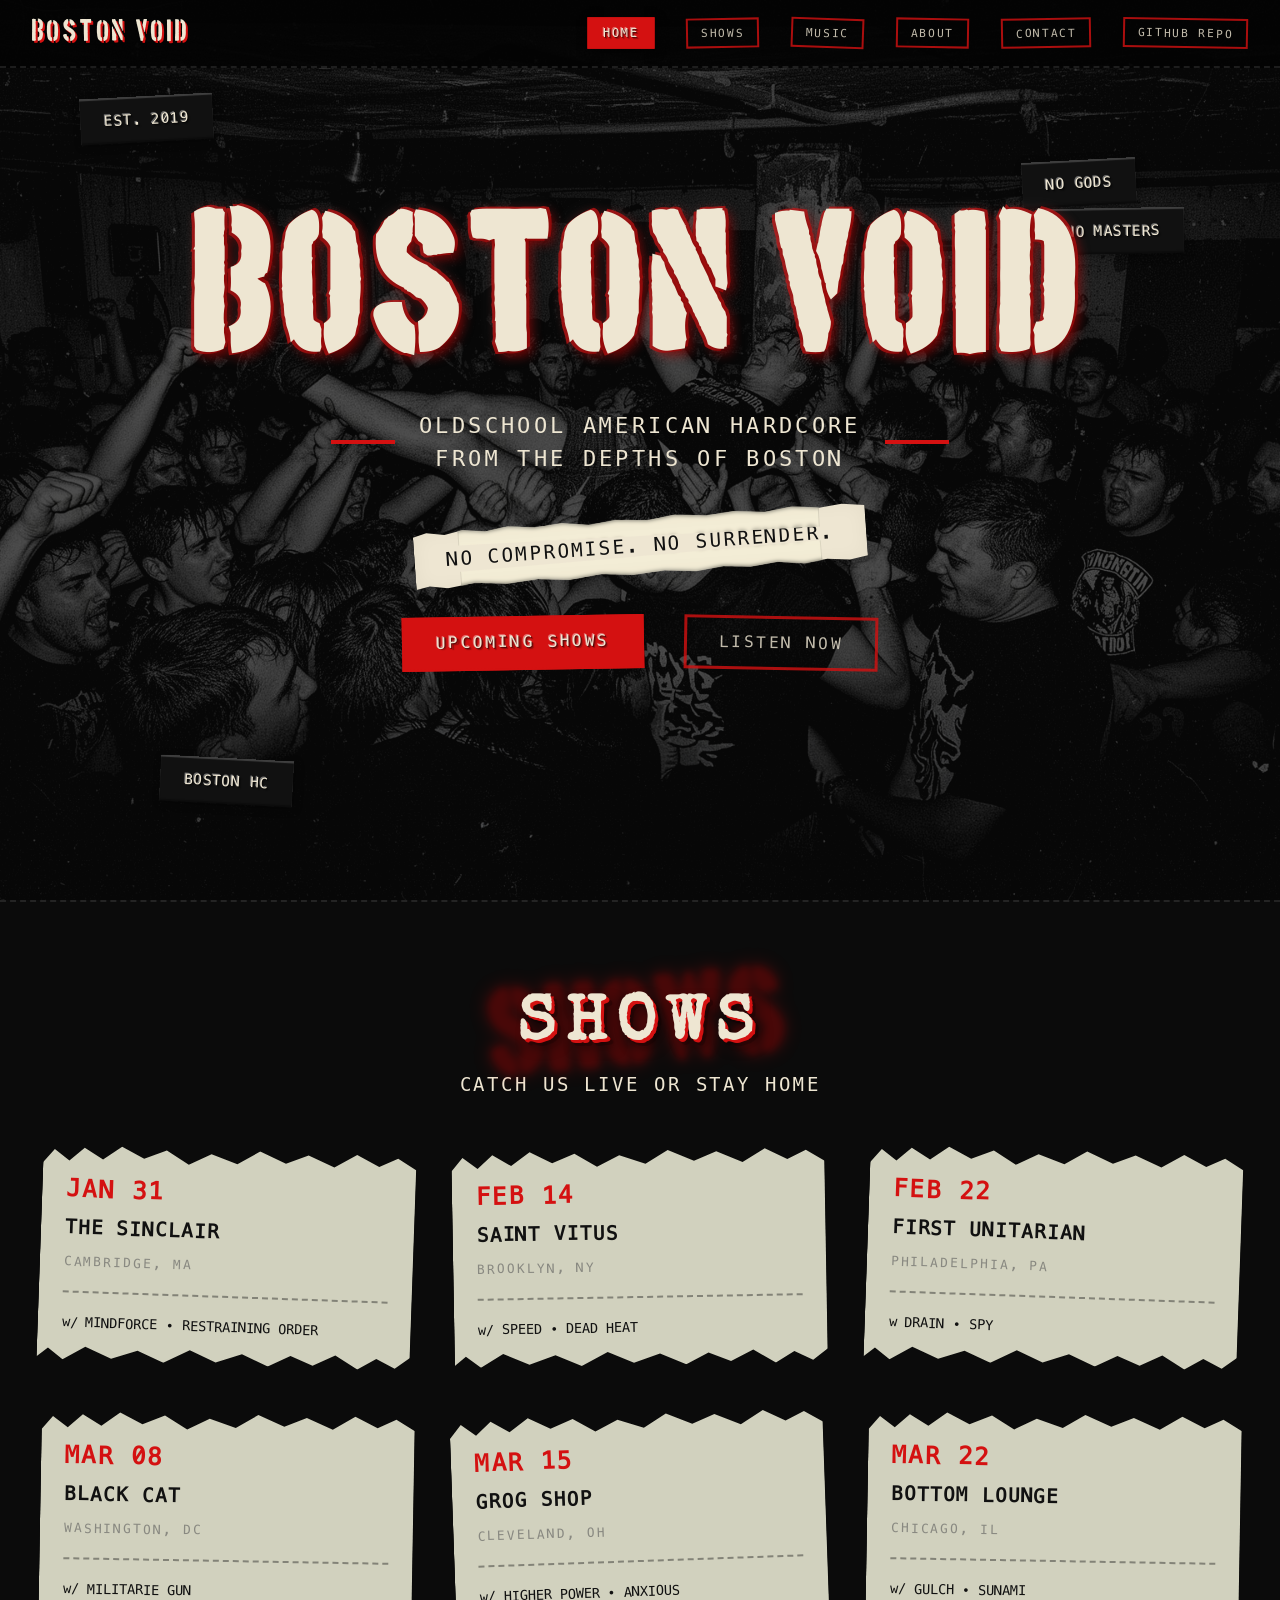
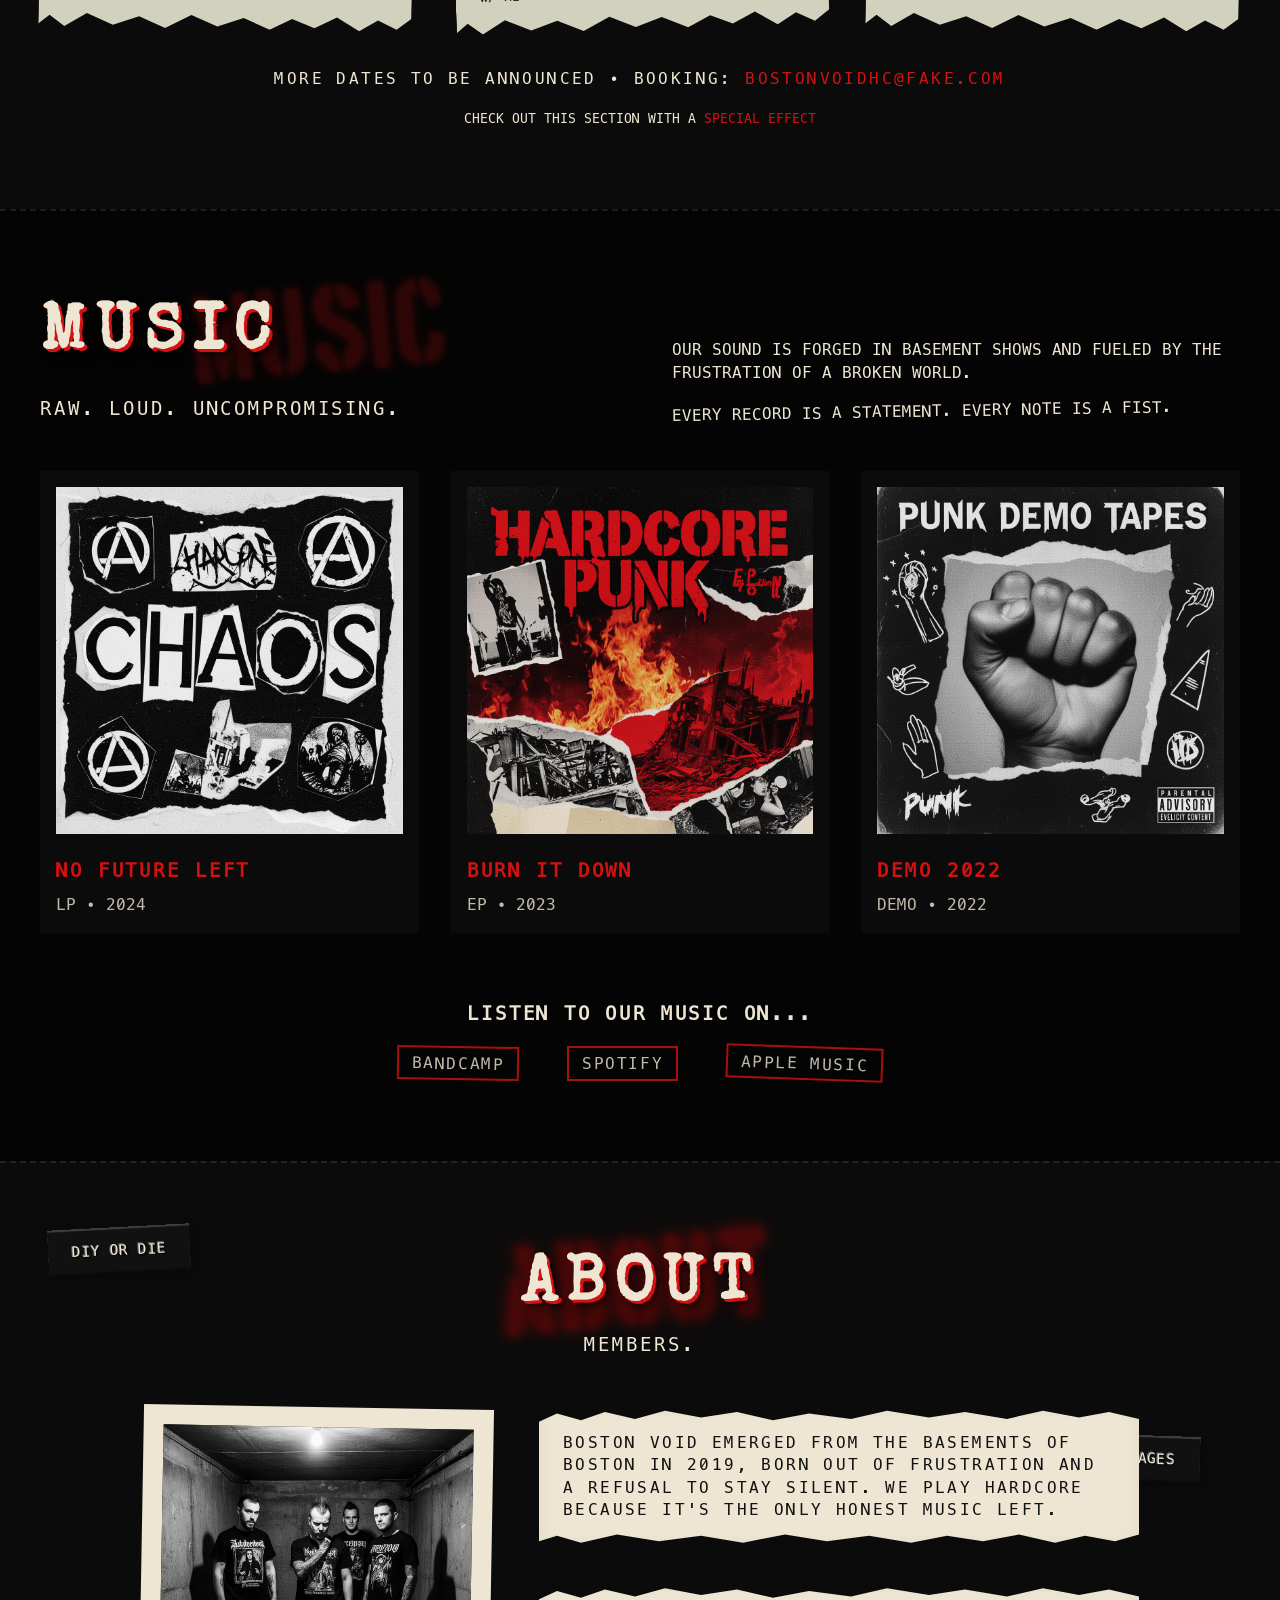
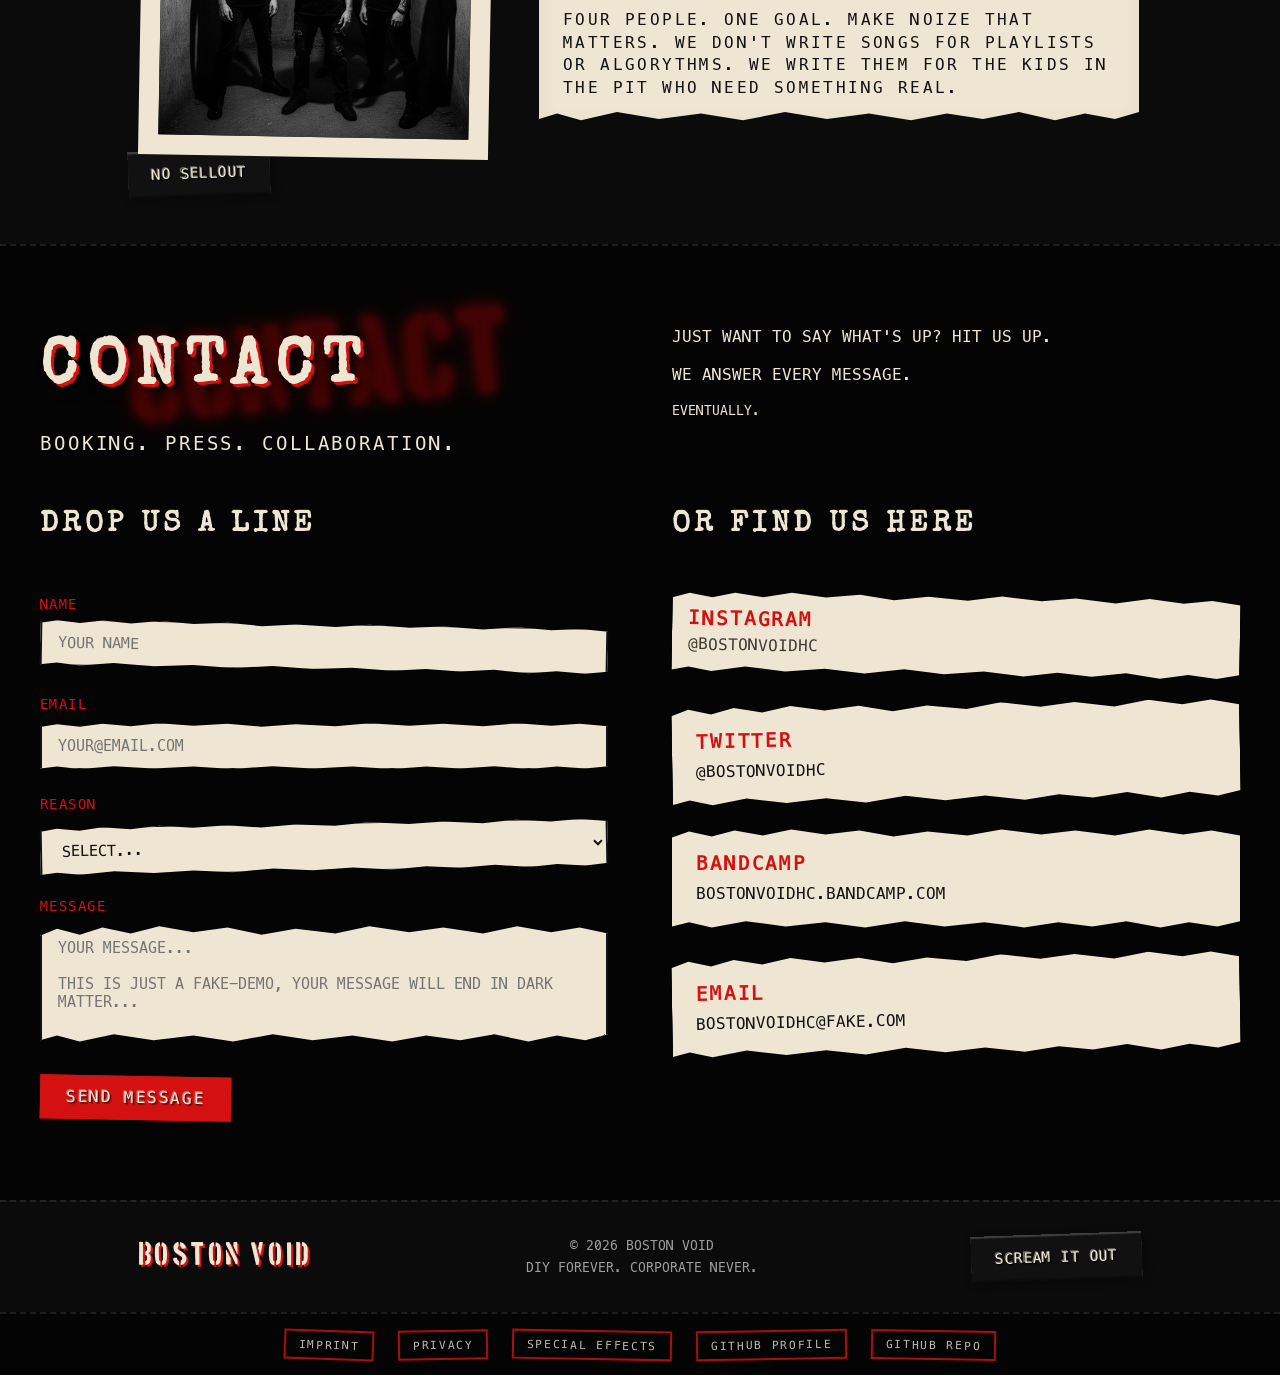
==== index.html @ 2626a6bb "Initial commit" ====
<!doctype html>
<html lang="en">

    <head>
        <meta charset="UTF-8">
        <title>Boston Void | No Compromise - No Surrender</title>
        <meta name="viewport" content="width=device-width, initial-scale=1.0">

        <link rel="preload" href="/assets/fonts/fira-mono-regular.woff2" as="font" type="font/woff2" crossorigin>
        <link rel="preload" href="/assets/fonts/special-elite-regular.woff2" as="font" type="font/woff2" crossorigin>
        <link rel="preload" href="/assets/fonts/boston-traffic.woff2" as="font" type="font/woff2" crossorigin>

        <link rel="stylesheet" href="assets/css/style.css">
        <link rel="stylesheet" href="assets/css/variables.css">
        <link rel="stylesheet" href="assets/css/fonts.css">
        <link rel="stylesheet" href="assets/css/sections.css">
        <link rel="stylesheet" href="assets/css/components.css">
        <link rel="stylesheet" href="assets/css/utilities.css">

    </head>

    <body>

        <!-- Navigation -->
        <header>
            <nav class="nav upper">
                <div class="nav-inner">
                    <a href="#" class="logo">Boston Void</a>

                    <button class="nav-toggle" aria-label="Toggle menu" aria-expanded="false"></button>

                    <ul class="nav-links">
                        <a class="stamp-mini rotate-1 nav-link active" href="#home">Home</a>
                        <li><a class="stamp-mini rotate-n1 nav-link" href="#shows">Shows</a></li>
                        <li><a class="stamp-mini rotate-2 nav-link" href="#music">Music</a></li>
                        <li><a class="stamp-mini nav-link rotate-1" href="#about">About</a></li>
                        <li><a class="stamp-mini rotate-n1 nav-link" href="#contact">Contact</a></li>
                        <li><a href="https://github.com/boston-void" target="_blank" class="stamp-mini rotate-1">GitHub
                                Repo</a></li>
                    </ul>
                </div>
            </nav>
        </header>

        <main>
            <!-- HERO SECTION -->
            <section id="home" class="hero">

                <div class="hero-bg"></div>

                <div class="hero-tag tag-embossed est rotate-n3">
                    <span>Est. 2019</span>
                </div>
                <div class="hero-stamp tag tag-embossed rotate-n3">
                    <span>No gods</span>
                </div>
                <div class="hero-stamp-2 tag tag-embossed rotate-n1">
                    <span>no masters</span>
                </div>
                <div class="hero-tag tag-embossed boston rotate-3">
                    <span>Boston HC</span>
                </div>

                <div class="hero-center">

                    <h1 class="hero-bandname">
                        <span class="glitch" data-text="BOSTON VOID">
                            <span class="glitch-text">BOSTON VOID</span>
                        </span>
                    </h1>

                    <h2 class="hero-subline upper flex align-center justify-center gap-md">
                        <span class="divider" aria-hidden="true"></span>
                        <span>Oldschool american hardcore <br> from the depths of Boston</span>
                        <span class="divider" aria-hidden="true"></span>
                    </h2>

                    <div class="hero-claim torn upper">
                        <p>
                            No Compromise.
                            No Surrender.
                        </p>
                    </div>

                    <div class="hero-buttons flex justify-center gap-lg wrap upper">
                        <a href="#shows" class="btn btn-primary rotate-n1">
                            Upcoming Shows
                        </a>
                        <a href="#music" class="btn btn-secondary rotate-1">
                            Listen Now
                        </a>
                    </div>

                </div>
            </section>

            <!-- SHOWS SECTION -->
            <section id="shows" class="section dashed-border">
                <div class="container">

                    <div class="graffiti-heading">
                        <h2 class="section-title">Shows</h2>
                        <div class="spray-effect spray-medium" aria-hidden="true">SHOWS</div>
                    </div>

                    <p class="subtitle">Catch us live or stay home</p>

                    <div class="grid gap-lg">
                        <div class="show torn bg-paper rotate-2">
                            <strong class="show-date">Jan 31</strong>
                            <div class="show-venue">The Sinclair</div>
                            <small class="show-location muted">Cambridge, MA</small>
                            <hr class="show-divider">
                            <em class="show-support"><span class="lower">w</span>/ Mindforce • Restraining Order</em>
                        </div>

                        <div class="show torn bg-paper rotate-n1">
                            <strong class="show-date">Feb 14</strong>
                            <div class="show-venue">Saint Vitus</div>
                            <small class="show-location muted">Brooklyn, NY</small>
                            <hr class="show-divider">
                            <em class="show-support"><span class="lower">w</span>/ Speed • Dead Heat</em>
                        </div>

                        <div class="show torn bg-paper rotate-2">
                            <strong class="show-date">Feb 22</strong>
                            <div class="show-venue">First Unitarian</div>
                            <small class="show-location muted">Philadelphia, PA</small>
                            <hr class="show-divider">
                            <em class="show-support"><span class="lower">w</span> Drain • Spy</em>
                        </div>

                        <div class="show torn bg-paper rotate-1">
                            <strong class="show-date">Mar 08</strong>
                            <div class="show-venue">Black CAt</div>
                            <small class="show-location muted">Washington, DC</small>
                            <hr class="show-divider">
                            <em class="show-support"><span class="lower">w</span>/ Militarie Gun</em>
                        </div>

                        <div class="show torn bg-paper rotate-n2">
                            <strong class="show-date">Mar 15</strong>
                            <div class="show-venue">Grog Shop</div>
                            <small class="show-location muted">Cleveland, OH</small>
                            <hr class="show-divider">
                            <em class="show-support"><span class="lower">w</span>/ Higher Power • Anxious</em>
                        </div>

                        <div class="show torn bg-paper rotate-1">
                            <strong class="show-date">Mar 22</strong>
                            <div class="show-venue">Bottom Lounge</div>
                            <small class="show-location muted">Chicago, IL</small>
                            <hr class="show-divider">
                            <em class="show-support"><span class="lower">w</span>/ Gulch • Sunami</em>
                        </div>
                    </div>

                    <p class="sections-footer center">
                        More dates to be announced • Booking:
                        <a href="mailto:bostonvoidhc@fake.com">bostonvoidhc@fake.com</a>
                    </p>

                    <small class="center mt-1">Check out this section with a <a href="special-effects.html">special
                            effect</a></small>
                </div>
            </section>

            <!-- MUSIC SECTION -->
            <section id="music" class="section bg-secondary music dashed-border">
                <div class="container">

                    <div class="grid-split align-center">
                        <div class="split-left">
                            <div class="graffiti-heading">
                                <h2 class="section-title left">Music</h2>
                                <div class="spray-effect spray-light" aria-hidden="true">MUSIC</div>
                            </div>
                            <p class="subtitle left">Raw. Loud. Uncompromising.</p>
                        </div>

                        <div class="split-right">
                            <p>Our sound is forged in basement shows and fueled by the
                                frustration of
                                a
                                broken world.
                            </p>
                            <p class="rotate-n1">Every record is a statement. Every note is a fist.</p>
                        </div>
                    </div>

                    <div class="card-container grid pb-2">

                        <div class="card flex col bg">
                            <img class="img-fluid" src="assets/images/album-1.jpg" alt="">
                            <strong class="card-title">No Future left</strong>
                            <p>LP • 2024</p>
                        </div>
                        <div class="card flex col bg">
                            <img class="img-fluid" src="assets/images/album-2.jpg" alt="">
                            <strong class="card-title">Burn it down</strong>
                            <p>EP • 2023</p>
                        </div>
                        <div class="card flex col bg">
                            <img class="img-fluid" src="assets/images/album-3.jpg" alt="">
                            <strong class="card-title">Demo 2022</strong>
                            <p>Demo • 2022</p>
                        </div>

                    </div>


                    <h3 class="sections-footer center">Listen to our Music on...</h3>

                    <ul class="flex row justify-center gap-xl mt-1">
                        <li><a class="stamp-button rotate-1" href="#">Bandcamp</a></li>
                        <li><a class="stamp-button" href="#">Spotify</a></li>
                        <li><a class="stamp-button rotate-2" href="#">Apple Music</a></li>
                    </ul>

                </div>
            </section>

            <!-- ABOUT SECTION -->
            <section id="about" class="section align-center about dashed-border">

                <div class="about-tags">
                    <div class="tag tag-embossed rotate-n3">
                        <span>DIY or die</span>
                    </div>
                    <div class="tag tag-embossed rotate-2">
                        <span>All Ages</span>
                    </div>
                    <div class="tag tag-embossed rotate-n2">
                        <span>No sellout</span>
                    </div>
                </div>

                <div class="container ">
                    <div class="graffiti-heading">
                        <h2 class="section-title">About</h2>
                        <div class="spray-effect spray-heavy" aria-hidden="true">ABOUT</div>
                    </div>
                    <p class="subtitle">Members.</p>

                    <div class="flex align-center justify-center gap-xl">

                        <div class="about-image align-center">
                            <img class="rotate-1" src="assets/images/band-photo.jpg"
                                alt="Image of Band Members Boston Void">
                        </div>
                        <div class="about-text">
                            <p class="statement left torn">
                                Boston Void emerged from the basements of Boston in 2019, born out of frustration and a
                                refusal to stay silent. We play Hardcore because it's the only honest music left.
                            </p>
                            <p class="statement left torn">
                                Four people. One goal. Make noize that matters. We don't write songs for playlists or
                                algorythms. We write them for the kids in the pit who need something real.
                            </p>
                        </div>

                    </div>

                </div>
            </section>

            <!-- CONTACT SECTION -->
            <section id="contact" class="section contact bg-secondary dashed-border">

                <div class="container">

                    <div class="grid-split">
                        <!-- LEFT: Heading + Subtitle -->
                        <div class="split-left">
                            <div class="graffiti-heading">
                                <h2 class="section-title left">Contact</h2>
                                <div class="spray-effect spray-medium" aria-hidden="true">CONTACT</div>
                            </div>
                            <p class="subtitle left">Booking. Press. Collaboration.</p>
                        </div>

                        <!-- RIGHT: Text -->
                        <div class="split-right">
                            <p>Just want to say what's up? Hit us up.</p>
                            <p>We answer every message.</p>
                            <small>Eventually.</small>
                        </div>


                    </div>

                    <div class="container">

                        <div class="grid-split">

                            <!-- FORMULAR -->
                            <div class="split-left">

                                <h3 class="contact-subtitle upper">Drop us a line</h3>
                                <form class="form">
                                    <div class="form-group">
                                        <label for="name" class="form-label">Name</label>
                                        <input type="text" id="name" name="name" class="form-input torn rotate-1"
                                            placeholder="Your name" required>
                                    </div>

                                    <div class="form-group">
                                        <label for="email" class="form-label">Email</label>
                                        <input type="email" id="email" name="email" class="form-input torn"
                                            placeholder="your@email.com" required>
                                    </div>

                                    <div class="form-group">
                                        <label for="reason" class="form-label">Reason</label>
                                        <select id="reason" name="reason" class="form-input torn rotate-n1">
                                            <option value="">Select...</option>
                                            <option value="booking">Booking</option>
                                            <option value="press">Press</option>
                                            <option value="collab">Collaboration</option>
                                            <option value="other">Just saying hi</option>
                                        </select>
                                    </div>

                                    <div class="form-group">
                                        <label for="message" class="form-label">Message</label>
                                        <textarea id="message" name="message" class="form-input form-textarea torn"
                                            rows="5" placeholder="Your message...  

This is just a fake-demo, your message will end in dark matter..." required></textarea>
                                    </div>

                                    <button type="submit" class="stamp-button btn-primary rotate-1">
                                        Send Message
                                    </button>
                                </form>
                            </div>

                            <!-- SOCIAL LINKS -->
                            <div class="split-right">
                                <h3 class="contact-subtitle">Or find us here</h3>

                                <div class="social-cards">
                                    <a href="#" class="card torn rotate-1">
                                        <strong class="card-title">Instagram</strong>
                                        <p class="ink">@bostonvoidhc</p>
                                    </a>

                                    <a href="#" class="social-card torn rotate-n1">
                                        <strong class="card-title">Twitter</strong>
                                        <p class="ink">@bostonvoidhc</p>
                                    </a>

                                    <a href="#" class="social-card torn">
                                        <strong class="card-title">Bandcamp</strong>
                                        <p class="ink">bostonvoidhc.bandcamp.com</p>
                                    </a>

                                    <a href="mailto:bostonvoidhc@fake.com" class="social-card torn rotate-n1">
                                        <strong class="card-title">Email</strong>
                                        <p class="ink">bostonvoidhc@fake.com</p>
                                    </a>
                                </div>
                            </div>

                        </div>

                    </div>
            </section>

        </main>

        <footer class="footer flex justify-around align-center">
            <div class="logo">Boston Void</div>
            <small>
                © 2026 Boston Void<br>
                DIY Forever. Corporate never.
            </small>
            <div class="tag tag-embossed est rotate-n2">
                <span>Scream it out</span>
            </div>
        </footer>

        <div class="footer-legal bg-secondary">
            <ul class="flex justify-center align-center gap-md">
                <li><a href="#" class="stamp-mini rotate-2">Imprint</a></li>
                <li><a href="#" class="stamp-mini rotate-n1">Privacy</a></li>
                <li><a href="special-effects.html" class="stamp-mini rotate-1">Special Effects</a></li>
                <li><a href="https://github.com/dontdevpanic" target="_blank" class="stamp-mini rotate-n1">GitHub
                        Profile</a></li>
                <li><a href="https://github.com/boston-void" target="_blank" class="stamp-mini rotate-1">GitHub
                        Repo</a></li>
            </ul>
        </div>

        <button id="scrollTopBtn" title="Nach oben">⬆︎</button>
        <script src="/assets/js/main.js" defer></script>
    </body>

</html>
---- assets/css/style.css ----
/* ======================================
   BOSTON VOID - HARDCORE PUNK STYLE.CSS
   ====================================== */

/* ==== RESET ==== */
*,
*::before,
*::after {
    box-sizing: border-box;
    margin: 0;
    padding: 0;
}

html {
    scroll-behavior: smooth;
    font-size: 100%;
}

h2 {
    font-family: var(--heading);
}

a {
    color: var(--blood);
    font-family: var(--font-body);
    font-weight: 500;
    text-decoration: none;
    transition: opacity 0.3s ease;
}

a:hover {
    opacity: 0.7;
}

/* Respect User-Preferences */
@media (prefers-reduced-motion: reduce) {
    html {
        scroll-behavior: auto;
    }

    .glitch::before,
    .glitch::after {
        animation: none;
    }
}


/* ==== BASE ==== */
body {
    margin: 0;
    background: var(--bg);
    color: var(--paper);
    font-family: var(--font-body);
    text-transform: uppercase;
    line-height: 1.4;
}

::selection {
    background-color: var(--blood);
    color: var(--paper);
}

/* ==== NAVIGATION ==== */

.nav {
    position: fixed;
    inset: 0 0 auto 0;
    background: var(--bg-secondary);
    border-bottom: 2px dashed rgba(255, 255, 255, 0.1);
    z-index: 100;
}

.nav-inner {
    display: flex;
    justify-content: space-between;
    align-items: center;
    padding: 1rem 2rem;
}

.logo {
    font-family: var(--heading);
    color: var(--paper);
    font-size: 1.5rem;
    text-decoration: none;
    font-weight: 400;
    letter-spacing: 0.1em;
    text-shadow:
        2px 2px 0 var(--blood);
    transition: color 0.3s ease;
}

.logo:hover {
    color: var(--blood);
}

.nav-links {
    display: flex;
    gap: 2rem;
    list-style: none;
}

/* .nav-links a {
    position: relative;
    font-size: 0.8rem;
    color: var(--paper);
    font-family: var(--font-body);
    text-decoration: none;
    letter-spacing: 0.15em;
    opacity: 0.8;
    transition: color 0.3s ease;
    transition: all 0.3s ease;
} */

.nav-links a.active {
    background: var(--blood);
    color: var(--paper);
    text-shadow:
        1px 1px 0 rgba(0, 0, 0, 0.5),
        2px 2px 1px rgba(0, 0, 0, 0.3),
        -1px -1px 0 rgba(255, 255, 255, 0.3),
        -1px -1px 1px rgba(255, 255, 255, 0.2);
    transform: rotate(0deg) scale(1.05);
    box-shadow: 2px 2px 8px rgba(0, 0, 0, 0.5);
    opacity: 1;
}

.nav-links a:focus-visible {
    outline: 2px solid var(--warning);
    outline-offset: 4px;
}

.nav-toggle {
    display: none;
    background: none;
    border: none;
    color: var(--blood);
    font-size: 2rem;
    cursor: pointer;
    padding: 0.5rem;
    line-height: 1;
    z-index: 101;
    transition: color 0.3s ease;
}

.nav-toggle:hover {
    background: var(--blood);
    color: var(--paper);
}

.nav-toggle::before {
    content: "☰";
}

.nav-toggle.open::before {
    content: "✕";
}


/* ============================================
   TO TOP
   ============================================ */

#scrollTopBtn {
    position: fixed;
    bottom: 2rem;
    right: 2rem;
    width: 44px;
    height: 44px;
    background-color: var(--bg-muted);
    /* border-radius: 8px; */
    /* border: 2px solid var(--blood); */
    border: transparent;
    color: var(--paper);
    font-size: 1.5rem;
    cursor: pointer;
    opacity: 0;
    visibility: hidden;
    transform: translateY(10px);
    transition: all 300ms ease;
    z-index: 80;
    display: flex;
    align-items: center;
    justify-content: center;
}

#scrollTopBtn.visible {
    opacity: 1;
    visibility: visible;
    transform: translateY(0);
}

#scrollTopBtn:hover {
    transform: translateY(-4px);
    color: var(--paper);
    /* border: 2px solid var(--blood); */
    border: transparent;
    background-color: var(--blood);
}
---- assets/css/variables.css ----
/* ======================================
   BOSTON VOID - VARIABLES.CSS
   ====================================== */

:root {
    --paper: #eee6d2;
    --ink: #111;
    --blood: #d41111;
    --warning: #ffd400;
    --muted: #9b9b9b;

    --bg: #0b0b0b;
    --bg-muted: #272726;
    --bg-secondary: rgba(4, 4, 4, 0.9);
    --border-subtile: 1px solid #333;

    --font-body: 'Fira Mono', ui-monospace, SFMono-Regular, Consolas, 'Menlo', monospace;
    --heading: 'Boston', Arial, Helvetica, sans-serif;
    --font-accent: 'Special Elite', 'Courier New', Courier, 'Georgia', 'Times New Roman', serif;
}



/* --blood: #b30000; */
/* --success: #567d58; */

/* background: rgba(220, 220, 200, 0.95); */

/* --font-body: 'Menlo', ui-monospace, SFMono-Regular, Consolas, monospace; */
/* --font-body: Helvetica, Arial, sans-serif; */
/* --heading: 'Bebas Neue', Helvetica, Arial, sans-serif; */
/* --font-mono: 'Menlo', ui-monospace, SFMono-Regular, Consolas, monospace; */
---- assets/css/fonts.css ----
/* ======================================
   BOSTON VOID - FONTS.CSS
   ====================================== */

@font-face {
    font-family: 'Fira Mono';
    src: url('fira-mono-regular.woff2') format('woff2'),
        url('fira-mono-regular.woff') format('woff');
    font-weight: 400;
    font-style: normal;
    font-display: swap;
}

@font-face {
    font-family: 'Fira Mono';
    src: url('fira-mono-medium.woff2') format('woff2'),
        url('fira-mono-medium.woff') format('woff');
    font-weight: 500;
    font-style: normal;
    font-display: swap;
}

@font-face {
    font-family: 'Fira Mono';
    src: url('fira-mono-bold.woff2') format('woff2'),
        url('fira-mono-bold.woff') format('woff');
    font-weight: 700;
    font-style: normal;
    font-display: swap;
}

@font-face {
    font-family: 'Special Elite';
    src: url('/assets/fonts/special-elite-regular.woff2') format('woff2'),
        url('/assets/fonts/special-elite-regular.woff') format('woff');
    font-weight: 400;
    font-style: normal;
    font-display: swap;
}

@font-face {
    font-family: 'Menlo';
    src: url('/assets/fonts/menlo-regular.woff2') format('woff2'),
        url('/assets/fonts/menlo-regular.woff') format('woff');
    font-weight: 400;
    font-style: normal;
    font-display: swap;
}

@font-face {
    font-family: 'Boston';
    src: url('/assets/fonts/boston-traffic.woff2') format('woff2'),
        url('/assets/fonts/boston-traffic.woff') format('woff');
    font-weight: 400;
    font-style: normal;
    font-display: swap;
}
---- assets/css/sections.css ----
/* ======================================
   BOSTON VOID - SECTIONS.CSS
   ====================================== */

/* ==== SHARED STYLES ==== */

.section {
    padding: 5rem 2rem;
    scroll-margin-top: 60px;
    position: relative;
}

.container {
    max-width: 1200px;
    margin: 0 auto;
}

.section-title {
    font-family: var(--font-accent);
    font-size: clamp(2.5rem, 8vw, 4rem);
    color: var(--paper);
    text-align: center;
    letter-spacing: 0.15em;
    text-shadow:
        3px 3px 0 var(--blood),
        6px 6px 0 rgba(0, 0, 0, 0.2),
        8px 8px 12px rgba(0, 0, 0, 0.5);
    position: relative;
    z-index: 2;
}

.graffiti-heading {
    position: relative;
}

.spray-effect {
    position: absolute;
    top: -20px;
    left: 50%;
    transform: translateX(-50%) rotate(-5deg);
    font-size: 6rem;
    color: var(--blood);
    opacity: 0.25;
    font-family: var(--heading);
    pointer-events: none;
    z-index: 0;

    filter: blur(3px) contrast(1.5);
    text-shadow:
        0 0 10px var(--blood),
        0 0 20px var(--blood),
        2px 2px 4px rgba(212, 17, 17, 0.5),
        -2px -2px 4px rgba(212, 17, 17, 0.3);
}

.spray-light {
    filter: blur(2px);
    opacity: 0.2;
    text-shadow:
        0 0 8px var(--blood),
        2px 2px 3px rgba(212, 17, 17, 0.4);
}

.spray-medium {
    filter: blur(3px) contrast(1.5);
    opacity: 0.25;
    text-shadow:
        0 0 10px var(--blood),
        0 0 20px var(--blood),
        2px 2px 4px rgba(212, 17, 17, 0.5);
}

.subtitle {
    font-family: var(--font-body);
    font-size: 1.2rem;
    text-align: center;
    text-transform: uppercase;
    letter-spacing: 0.15em;
    margin-bottom: 3rem;
}

.torn {
    background: var(--paper);
    clip-path: polygon(0% 10%, 3% 4%, 7% 9%, 11% 3%, 16% 8%, 21% 2%, 27% 7%, 33% 3%,
            39% 9%, 45% 4%, 52% 8%, 58% 2%, 65% 7%, 71% 3%, 78% 8%, 84% 2%,
            90% 7%, 95% 3%, 100% 8%,
            100% 92%, 96% 97%, 91% 93%, 86% 98%, 80% 92%, 74% 97%, 68% 93%,
            62% 98%, 55% 93%, 48% 97%, 41% 92%, 34% 98%, 27% 93%, 20% 97%,
            13% 92%, 7% 98%, 3% 93%, 0% 97%);
}

.sections-footer {
    color: var(--paper);
    font-family: var(--font-body);
    text-transform: uppercase;
    letter-spacing: 0.15em;
    line-height: 1.8;
}

/* ==== HERO SECTION ==== */

.hero {
    position: relative;
    min-height: 100vh;
    overflow: hidden;
    display: grid;
    place-items: center;
    z-index: 1;
}

.hero-bg {
    position: absolute;
    inset: 0;
    background: url("/assets/images/hero-bg.jpg") center / cover no-repeat;
    filter: contrast(1.2) brightness(0.9);
    opacity: 0.3;
    pointer-events: none;
    z-index: 0;
}

/* HERO CENTER Content */

.hero-center {
    max-width: 90vw;
    padding: clamp(1rem, 3vw, 2rem);
    margin: 0 auto;
    text-align: center;
    position: relative;
    z-index: 2;
    display: flex;
    flex-direction: column;
    gap: clamp(1.2rem, 4vw, 2.5rem);
}

.hero-subline {
    font-family: var(--font-body);
    font-size: clamp(1rem, 2vw, 1.4rem);
    font-weight: normal;
}

.hero-subline span:not(.divider) {
    line-height: 1.5;
}

/*  HERO DECORATIONS (Tags & Stamps) */

.hero-tag {
    position: absolute;
}

.hero-tag.est {
    top: 6rem;
    left: 5rem;
}

.hero-tag.boston {
    bottom: 6rem;
    left: 10rem;
    transform: rotate(3deg);
}

/* STAMP */
.hero-stamp {
    position: absolute;
    top: 10rem;
    right: 9rem;
}

.hero-stamp-2 {
    position: absolute;
    top: 13rem;
    right: 6rem;
}

/* ==== HERO CLAIM - TAPE EFFECT NO COMPROMISE ==== */

.hero-claim,
.statement {
    max-width: 600px;
    font-size: 1.2rem;
    text-align: center;
    line-height: 1.75rem;
    padding: 1rem 2rem;
    margin: 0 auto;
    position: relative;
    background: var(--paper);
    color: var(--ink);
    font-family: var(--font-body);
    box-shadow:
        2px 3px 8px rgba(0, 0, 0, 0.4),
        inset 0 0 20px rgba(0, 0, 0, 0.05);
}

/* TAPE TOP & BOTTOM */
.hero-claim::before,
.hero-claim::after {
    content: '';
    position: absolute;
    left: 50%;
    transform: translateX(-50%);
    width: 80%;
    height: 30px;
    background: rgba(255, 250, 220, 0.3);
    backdrop-filter: blur(2px);
    border-left: 1px solid rgba(0, 0, 0, 0.1);
    border-right: 1px solid rgba(0, 0, 0, 0.1);
}

.hero-claim::before {
    top: -10px;
    transform: translateX(-50%) rotate(1deg);
}

.hero-claim::after {
    bottom: -10px;
    transform: translateX(-50%) rotate(-1deg);
}

/* ==== DIVIDER ==== */

.divider {
    width: 4rem;
    height: 4px;
    background-color: var(--blood);
    flex-shrink: 0;
    position: relative;
}

/* ==== GLITCH EFFECT - BAND NAME ==== */

.glitch {
    position: relative;
    display: inline-block;
    font-family: var(--heading);
    font-size: clamp(3rem, 12vw, 10rem);
    line-height: 0.9;
    letter-spacing: 0.02em;
    text-transform: none;
}

/* REAL TEXT – ALWAYS ON TOP */
.glitch-text {
    position: relative;
    z-index: 3;
    color: var(--paper);
    text-shadow:
        4px 4px 12px rgba(136, 0, 0, 0.9),
        0 0 20px rgba(255, 255, 255, 0.1);
}

/* SHARED GLITCH LAYERS */
.glitch::before,
.glitch::after {
    content: attr(data-text);
    position: absolute;
    inset: 0;
    pointer-events: none;
}

.glitch::before {
    color: var(--blood);
    transform: translate(3px, -2px);
    opacity: 0.7;
    z-index: 2;
    animation: glitch-shift 0.3s infinite steps(2);
}

.glitch::after {
    color: var(--blood);
    transform: translate(-3px, 2px);
    opacity: 0.7;
    z-index: 1;
    animation: glitch-shift-alt 0.4s infinite steps(3);
}

@keyframes glitch-shift {

    0%,
    100% {
        transform: translate(2px, -2px);
        clip-path: inset(0 0 85% 0);
    }

    25% {
        transform: translate(-3px, 3px);
        clip-path: inset(75% 0 0 0);
    }

    50% {
        transform: translate(3px, -1px);
        clip-path: inset(40% 0 40% 0);
    }

    75% {
        transform: translate(-2px, 2px);
        clip-path: inset(0 0 70% 0);
    }
}

@keyframes glitch-shift-alt {

    0%,
    100% {
        transform: translate(-2px, 2px);
        clip-path: inset(80% 0 0 0);
    }

    33% {
        transform: translate(3px, -3px);
        clip-path: inset(0 0 60% 0);
    }

    66% {
        transform: translate(-3px, 1px);
        clip-path: inset(30% 0 50% 0);
    }
}

/* ==== SHOWS SECTION ==== */

.show {
    position: relative;
    padding: 2rem 1.5rem;
    font-family: var(--font-body);
    display: flex;
    flex-direction: column;
    gap: 0.5rem;
    position: relative;
    box-shadow: 3px 3px 12px rgba(0, 0, 0, 0.5);
}



.show-date {
    color: var(--blood);
    font-size: 1.5rem;
    font-weight: bold;
    letter-spacing: 0.1em;
}

.show-venue {
    color: var(--ink);
    font-size: 1.2rem;
    font-weight: bold;
    letter-spacing: 0.1em;
    margin-bottom: 0.25rem;
}

.show-location {
    color: var(--ink);
    font-size: 0.8rem;
    letter-spacing: 0.15em;
}

.show-divider {
    border: none;
    border-top: 2px dashed var(--ink);
    margin: 0.75rem 0;
    opacity: 0.4;
}

.show-support {
    color: var(--ink);
    font-size: 0.85rem;
    font-style: normal;
    line-height: 1.4;
}

/* ==== MUSIC SECTION ==== */

.card-container {
    gap: 2rem;
}

.card-container img {
    transition: transform 0.3s ease;
}

.card:hover img {
    transform: scale(1.05) rotate(-1deg);
}

.card {
    padding: 1rem;
    gap: 0.5rem;
}

.card img {
    margin-bottom: 1rem;
}

.icon-list a {
    color: var(--paper)
}

ul.flex li {
    list-style: none;
}

.card-title {
    display: block;
    color: var(--blood);
    font-size: 1.2rem;
    letter-spacing: 0.15em;
}

.card p {
    margin-top: 0.1rem;
    opacity: 0.8;
}

/* ==== ABOUT SECTION ==== */
.about {
    position: relative;
}

.about-tags .tag {
    position: absolute;
}

.about-tags .tag:nth-child(1) {
    top: 4rem;
    left: 3rem;
}

.about-tags .tag:nth-child(2) {
    top: 40%;
    right: 5rem;
}

.about-tags .tag:nth-child(3) {
    bottom: 3rem;
    left: 8rem;
}

.about .flex>div:first-child {
    flex: 0 0 auto;
}

.about img {
    max-width: 350px;
    width: 100%;
    border: 20px solid var(--paper);
}

.about .claim {
    max-width: 800px;
}

/* ==== CONATCT SECTION ==== */
.contact-subtitle {
    font-family: var(--font-accent);
    font-size: 1.8rem;
    color: var(--paper);
    margin-bottom: 2rem;
    letter-spacing: 0.15em;
}

.contact .statement {
    justify-content: right;
}

/* === FORMULAR === */

.form {
    display: flex;
    flex-direction: column;
    gap: 1.5rem;
}

.form-group {
    display: flex;
    flex-direction: column;
    gap: 0.5rem;
}

.form-label {
    font-family: var(--font-body);
    font-size: 0.9rem;
    color: var(--blood);
    font-weight: 500;
    letter-spacing: 0.1em;
    text-transform: uppercase;
}

.form-input,
.form-textarea {
    text-transform: uppercase;
    padding: 0.8rem 1rem;
    font-family: inherit;
    font-size: 0.95rem;
    background: var(--paper);
    border: 2px solid var(--ink);
    color: var(--ink);
    transition: all 0.3s ease;
}

.form-input:focus,
.form-textarea:focus {
    outline: none;
    border-color: var(--blood);
    background: rgba(220, 220, 200, 0.95);
    box-shadow: 0 0 0 3px rgba(212, 17, 17, 0.1);
}

.form-textarea {
    resize: vertical;
    min-height: 120px;
}

.form button[type="submit"] {
    text-transform: uppercase;
    padding: 0.75rem 1.5rem;
    margin-top: 0.5rem;
    align-self: flex-start;
    width: auto;
}

/* === SOCIAL CARDS === */

.social-cards {
    display: flex;
    flex-direction: column;
    gap: 1.5rem;
}

.social-card {
    background: var(--paper);
    padding: 1.5rem;
    display: flex;
    flex-direction: column;
    gap: 0.3rem;
    text-decoration: none;
    transition: all 0.3s ease;
    position: relative;
}

/* .social-card:hover {
    transform: translateX(5px) rotate(0deg);
    box-shadow: 4px 4px 15px rgba(0, 0, 0, 0.6);
} */

/* ==== FOOTER ==== */

.footer {
    border-top: 2px dashed rgba(255, 255, 255, 0.1);
    padding: 2rem;
    text-align: center;
    align-items: center;
}

.footer .logo {
    display: block;
    margin-bottom: 1rem;
    font-size: 1.6rem;
    line-height: 1;
    align-self: center;
    transform: translateY(8px);
}

.footer small {
    color: rgba(255, 255, 255, 0.6);
    line-height: 1.6;
    display: block;
}

.footer .stamp {
    position: relative;
}

.footer-legal {
    background: var(--bg);
    border-top: 2px dashed rgba(255, 255, 255, 0.1);
    padding: 1rem;
    text-align: center;
}

.footer-legal ul {
    list-style: none;
    padding: 0;
    margin: 0;
    flex-wrap: wrap;
}

/* ==== MEDIA QUERIES ==== */

/* LARGE DESKTOPS */
@media (min-width: 1025px) {
    .hero-claim {
        transform: rotate(-4deg);
    }
}

/* DESKTOPS */
@media (max-width: 1024px) {

    .hero-tag,
    .hero-stamp,
    .hero-stamp-2 {
        display: none;
    }

    .contact-layout {
        grid-template-columns: 1fr;
        gap: 3rem;
    }
}

/* TABLETS & SMALL DESKTOPS */

@media (min-width: 769px) and (max-width: 1024px) {
    .grid {
        grid-template-columns: repeat(2, 1fr);
    }

    .nav-links {
        gap: 1.5rem;
    }

    .nav-links a {
        font-size: 0.75rem;
    }

    .card-container {
        grid-template-columns: repeat(2, 1fr);
        gap: 1.5rem;
    }

}

@media (min-width: 769px) {
    .show.loose .pin-r {
        display: none;
    }
}

@media (max-width: 768px) {

    /* ==== SECTIONS ==== */
    .section {
        padding: 4rem 1rem;
        scroll-margin-top: 50px;
    }

    /* ==== NAVIGATION ==== */
    .nav-toggle {
        display: block;
    }

    .nav-links {
        position: absolute;
        top: 100%;
        left: 0;
        right: 0;
        background: var(--bg-secondary);
        flex-direction: column;
        align-items: center;
        gap: 0;
        padding: 0;
        display: none;
        border-bottom: var(--border-subtile);
        box-shadow: 0 4px 12px rgba(0, 0, 0, 0.5);
    }

    .nav-links.open {
        display: flex;
    }

    .nav-links li {
        width: 100%;
        text-align: center;
    }

    .nav-links li:last-child {
        border-bottom: none;
    }

    .nav-links a {
        text-align: center;
        width: 100%;
        background-color: var(--bg);
        transform: rotate(0deg) !important;
        border: none;
        border-bottom: 1px solid rgba(255, 255, 255, 0.1);
        display: block;
        padding: 1.25rem;
        font-size: 1.1rem;
    }

    .nav-links a.active {
        transform: none;
        box-shadow: none;
    }

    .stamp-button,
    .stamp-mini {
        opacity: 1;
        background: var(--blood);
        color: var(--paper);
    }

    /* ==== HERO ==== */
    .hero-center {
        min-height: 50vh;
        justify-content: space-around;
    }

    .hero-claim {
        transform: none;
        font-size: 1.1rem;
        line-height: 1.5;
        max-width: 100%;
    }

    .hero-claim::before,
    .hero-claim::after {
        width: 90%;
    }

    .hero-subline {
        font-size: 0.95rem;
    }

    .glitch {
        font-size: clamp(2rem, 10vw, 4rem);
    }

    .btn {
        width: 100%;
        text-align: center;
    }

    /* ==== SHOWS ==== */
    .show.loose {
        animation: none;
        transform: none;
        rotate: 2deg;
    }

    .show.loose .pin-r {
        display: block;
    }

    /* ==== ABOUT ==== */

    .about .flex {
        flex-direction: column;
        justify-content: center;
        text-align: center;
    }

    .about img {
        max-width: 100%;
        /* margin-bottom: 1.5rem; */
    }

    /* .about .row {
        flex-direction: column;
        gap: 1rem;
        align-items: center;
    } */

    .about-tags {
        display: none;
    }

    /* ==== MUSIC ==== */

    /* .music .content {
        flex-direction: column;
        width: 100%;
        justify-content: center;
        text-align: center;
    } */

    /* .music .content .section-title,
    .music .content .subtitle {
        text-align: center;
    } */

    .music ul.flex {
        flex-direction: column;
        align-items: center;
        gap: 1rem;
    }

    /* ==== CONTACT ==== */

    .form {
        padding: 1.5rem;
    }

    .social-cards {
        gap: 1rem;
    }

    /* .contact .card-container {
        justify-items: center;
    }

    .contact .card {
        width: 100%;
        max-width: 320px;
        text-align: center;
    } */

    /* ==== FOOTER ==== */

    footer {
        flex-direction: column;
    }

    footer .tag {
        display: none;
    }

    /* .footer-legal {
        flex-direction: column;
    } */

    /* .footer-legal ul {
        flex-direction: column;
        gap: 0.8rem;
    } */


    /* 2 Spalten mit Gap-Korrektur */
    /* .footer-legal ul li {
        flex: 0 0 calc(50% - 0.5rem);
        text-align: center;
    } */

    .footer-legal ul li {
        min-width: 150px;
        flex: 1 1 auto;
    }
}

/* @media (max-width: 480px) {
    .footer-legal ul {
        flex-direction: column;
    }

    .footer-legal ul li {
        flex: 1 1 100%;
    }
} */
---- assets/css/components.css ----
/* ======================================
   BOSTON VOID - COMPONENTS.CSS
   ====================================== */

.statement {
    max-width: 600px;
    font-size: 1rem;
    padding: 1.5rem;
    line-height: 1.4;
    text-transform: uppercase;
    letter-spacing: 0.15em;
    margin-bottom: 2.5rem;
}

/* ==== BUTTONS BASE ==== */

.btn,
.stamp-button,
.stamp-mini {
    display: inline-block;
    padding: 1rem 2rem;
    font-family: var(--font-body);
    font-size: 1rem;
    letter-spacing: 0.15em;
    line-height: 1;
    text-decoration: none;
    border: 2px solid var(--blood);
    color: var(--paper);
    background: transparent;
    opacity: 0.8;
    transition: all 0.3s ease;
    cursor: pointer;
    position: relative;
}

.btn:focus-visible,
.stamp-button:focus-visible,
.stamp-mini:focus-visible {
    outline: 2px solid var(--blood);
    outline-offset: 4px;
}

/* ==== BUTTON SIZES ==== */

.stamp-button {
    padding: 0.5rem 0.8rem 0.4rem;
    letter-spacing: 0.1em;
}

.stamp-mini {
    padding: 0.5rem 0.8rem 0.4rem;
    font-size: 0.7rem;
}

/* ==== BUTTON VARIANTS ==== */

.btn-primary {
    opacity: 1;
    background: var(--blood);
    text-shadow:
        1px 1px 0 rgba(0, 0, 0, 0.5),
        2px 2px 1px rgba(0, 0, 0, 0.3),
        -1px -1px 0 rgba(255, 255, 255, 0.3),
        -1px -1px 1px rgba(255, 255, 255, 0.2);
}

.btn-secondary {
    border-width: 3px;
}

/* ==== HOVER STATES ==== */

.btn-primary:hover,
.btn-secondary:hover,
.stamp-button:hover,
.stamp-mini:hover {
    opacity: 1;
    transform: rotate(0deg) scale(1.05);
    background: var(--blood);
    color: var(--paper);
    text-shadow:
        1px 1px 0 rgba(0, 0, 0, 0.5),
        2px 2px 1px rgba(0, 0, 0, 0.3),
        -1px -1px 0 rgba(255, 255, 255, 0.3),
        -1px -1px 1px rgba(255, 255, 255, 0.2);
}

/* ==== CTA HERO BUTTONS ==== */

.hero-cta .btn-primary,
.hero-cta .btn-secondary {
    padding: 1rem 2rem;
    font-size: 1rem;
}

/* ==== FORM BUTTONS ==== */

button [type="submit"] .btn .btn-primary {
    text-transform: uppercase;
    padding: 0.75rem 1rem;
    font-size: 1rem;
}

/* ==== EMBOSSED TAPE ==== */

.tag-embossed span {
    background: var(--blood);
    color: var(--paper);
    font-size: 0.9rem;
    padding: 0.8rem 1.5rem;
    display: inline-block;
    text-shadow:
        1px 1px 0 rgba(0, 0, 0, 0.5),
        2px 2px 1px rgba(0, 0, 0, 0.3),
        -1px -1px 0 rgba(255, 255, 255, 0.3),
        -1px -1px 1px rgba(255, 255, 255, 0.2);
    box-shadow:
        2px 2px 8px rgba(0, 0, 0, 0.3),
        inset 0 2px 1px rgba(255, 255, 255, 0.2),
        inset 0 -2px 1px rgba(0, 0, 0, 0.3);
    letter-spacing: 0.1em;
    font-weight: 500;
}

.hero-tag.tag-embossed span,
.tag.tag-embossed span {
    background-color: var(--ink);
}

@media (max-width: 768px) {

    /* CTA Buttons: Verhindert volle Breite */
    .hero-buttons .btn {
        width: auto;
        max-width: fit-content;
    }

    /* Alternative: Wenn sie doch volle Breite haben sollen */
    /* .hero-buttons {
        flex-direction: column;
    }
    .hero-buttons .btn {
        width: 100%;
    } */

    /* Stamp-Buttons & Mini: Permanent "hover" Style auf Mobile */
    .stamp-button,
    .stamp-mini {
        opacity: 1;
        background: var(--blood);
        color: var(--paper);
        text-shadow:
            1px 1px 0 rgba(0, 0, 0, 0.5),
            2px 2px 1px rgba(0, 0, 0, 0.3),
            -1px -1px 0 rgba(255, 255, 255, 0.3),
            -1px -1px 1px rgba(255, 255, 255, 0.2);
    }

    /* Entfernt transform beim Tap auf Mobile (optional) */
    .stamp-button:active,
    .stamp-mini:active {
        transform: scale(0.98);
    }
}
---- assets/css/utilities.css ----
/* ======================================
   BOSTON VOID - UTILITIES.CSS
   ====================================== */

/* ==== Colors ==== */
.bg {
    background: var(--bg);
}

.bg-secondary {
    background: var(--bg-secondary);
}

.bg-paper {
    background: rgba(220, 220, 200, 0.95);
}

.blood {
    color: var(--blood);
}

.ink {
    color: var(--ink);
}

/* .dark {
    color: var(--dark);
} */

.muted {
    color: rgba(89, 89, 89, 0.6);
}


/* BORDER */

.dashed-border {
    border-top: 2px dashed rgba(255, 255, 255, 0.1);
}

/* ==== TEXT ==== */

.upper {
    text-transform: uppercase;
    letter-spacing: 0.15em;
}

.lower {
    text-transform: lowercase;
}

.center {
    text-align: center;
    display: block;
}

.left {
    text-align: left;
}

/* ==== FLEX ==== */

.flex {
    display: flex;
}

.align-center {
    align-items: center;
}

.align-start {
    align-items: start;
}

.align-end {
    align-items: end;
}

.justify-center {
    justify-content: center;
}

.justify-between {
    justify-content: space-between;
}

.justify-around {
    justify-content: space-around;
}

.justify-right {
    justify-content: right;
}

.justify-left {
    justify-content: left;
}

.wrap {
    flex-wrap: wrap;
}

.col {
    flex-direction: column;
}

.row {
    flex-direction: row;
}

/* ==== GRID ==== */

.grid {
    display: grid;
    grid-template-columns: repeat(auto-fit, minmax(300px, 1fr));
    margin-bottom: 2rem;
}

.grid-split {
    display: grid;
    grid-template-columns: repeat(auto-fit, minmax(400px, 1fr));
    gap: 4rem;
}

.split-left,
.split-right {
    display: flex;
    flex-direction: column;
    gap: 1rem;
}

/* ==== IMAGES ==== */

.img-fluid {
    max-width: 100%;
    height: auto;
}

/* ==== GAP ==== */

/* .gap-sm {
    gap: 0.75rem;
} */

.gap-md {
    gap: 1.5rem;
}

.gap-lg {
    gap: 2.5rem;
}

.gap-xl {
    gap: 3rem;
}

/* MARGIN */

.mt-1 {
    margin-top: 1rem;
}

.mt-3 {
    margin-top: 3rem;
}

/* PADDING */

.py-1 {
    padding-top: 1rem;
    padding-bottom: 1rem;
}

.px-1 {
    padding-left: 1rem;
    padding-right: 1rem;
}

.pt-2 {
    padding-top: 2rem;
}

.pb-2 {
    padding-bottom: 2rem;
}

.px-2 {
    padding-left: 2rem;
    padding-right: 2rem;
}


.py-2 {
    padding-top: 2rem;
    padding-bottom: 2rem;
}

/* ==== LAYOUT ==== */
/* .grid-3col {
    display: grid;
    grid-template-columns: repeat(3, 1fr);
} */


/* ROTATE */

.rotate-1 {
    transform: rotate(1deg);
}

.rotate-2 {
    transform: rotate(2deg);
}

.rotate-3 {
    transform: rotate(3deg);
}

/* n = negative */
.rotate-n1 {
    transform: rotate(-1deg);
}

.rotate-n2 {
    transform: rotate(-2deg);
}

.rotate-n3 {
    transform: rotate(-3deg);
}

@media (max-width: 768px) {
    .grid-split {
        grid-template-columns: 1fr;
        gap: 2rem;
    }
}
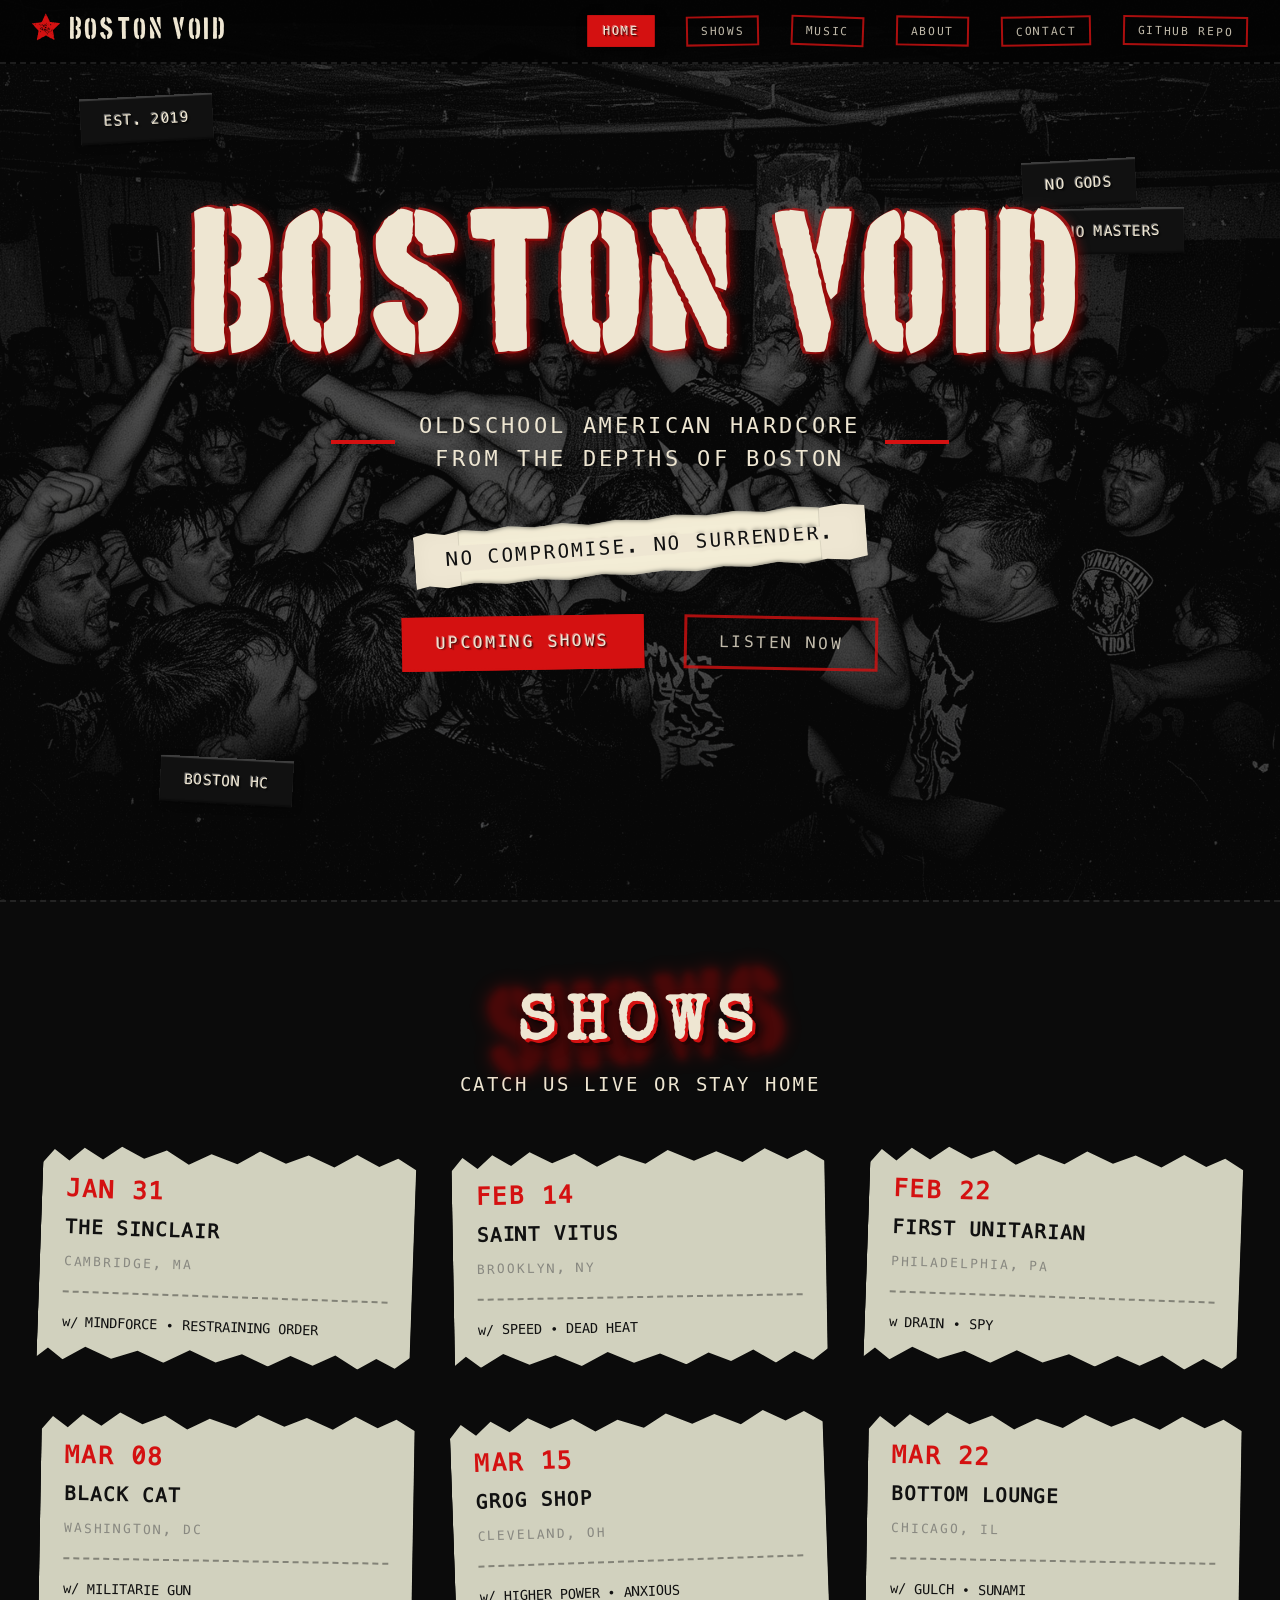
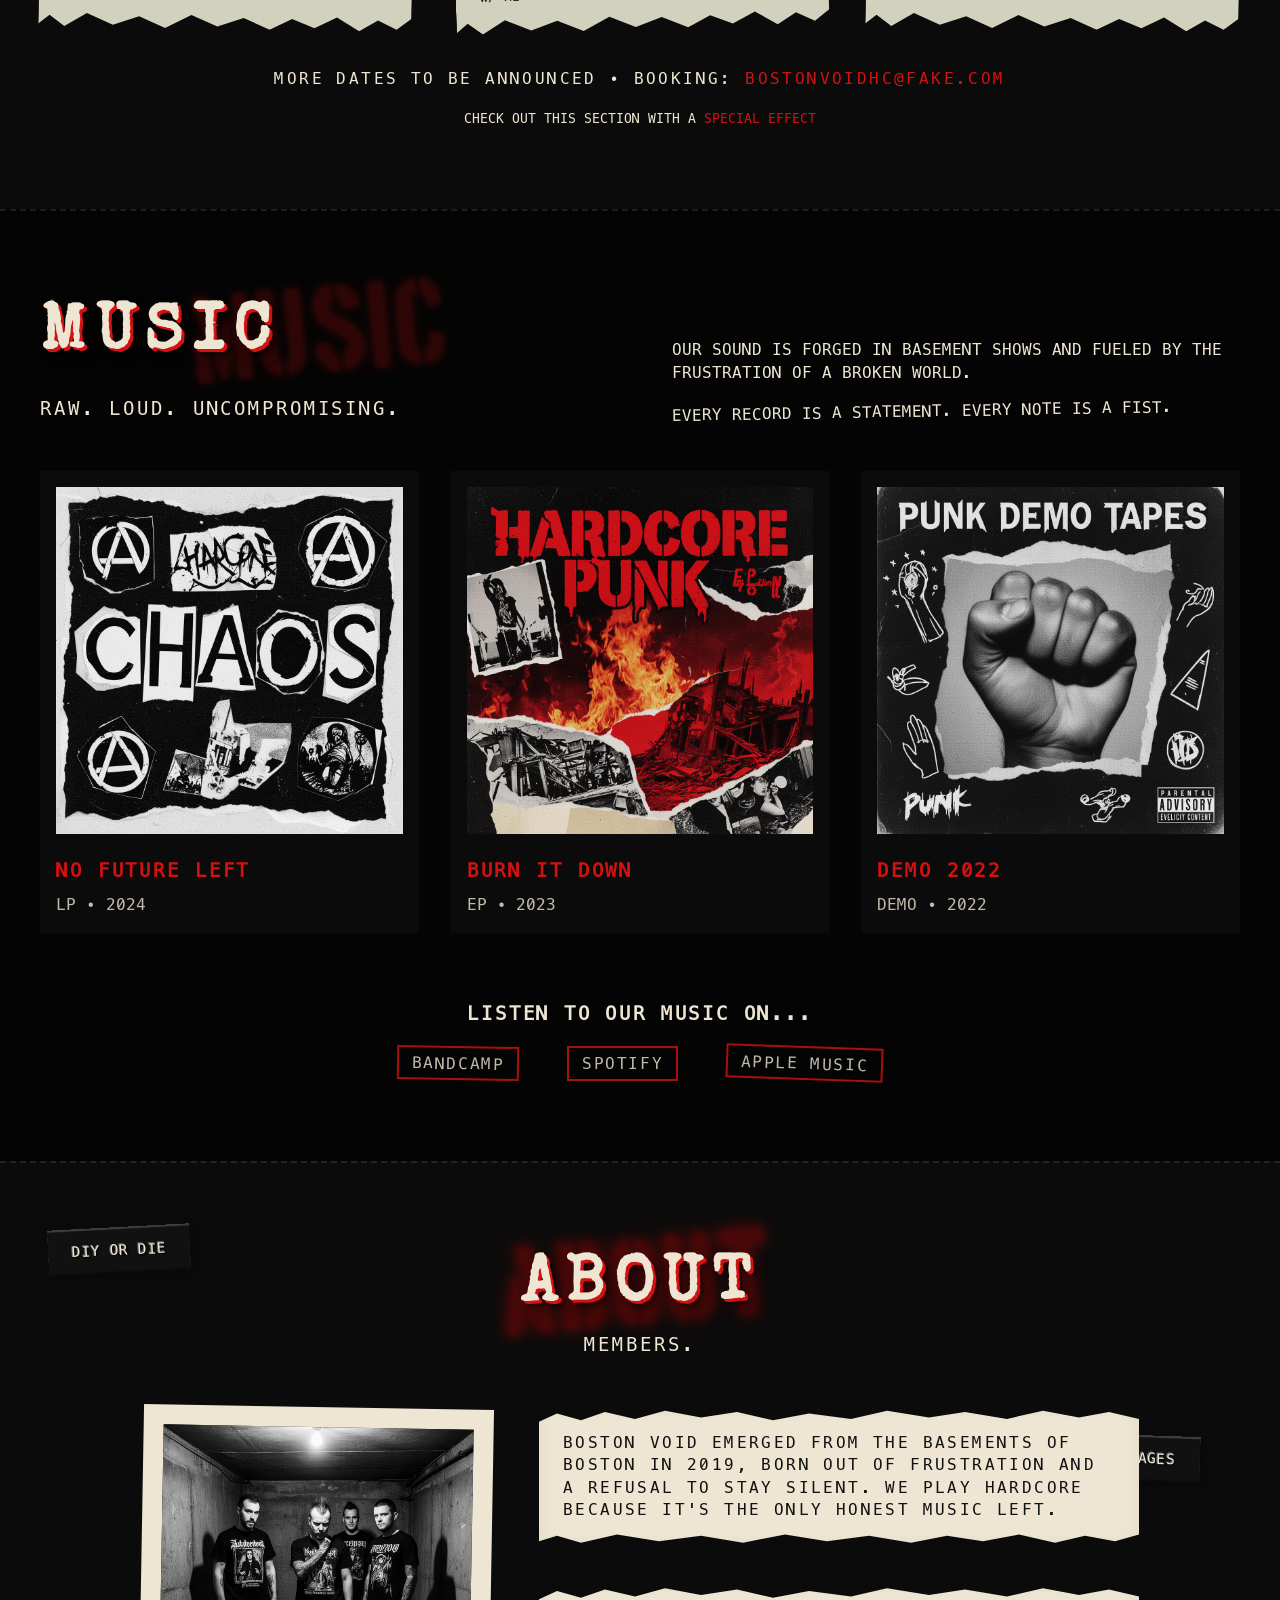
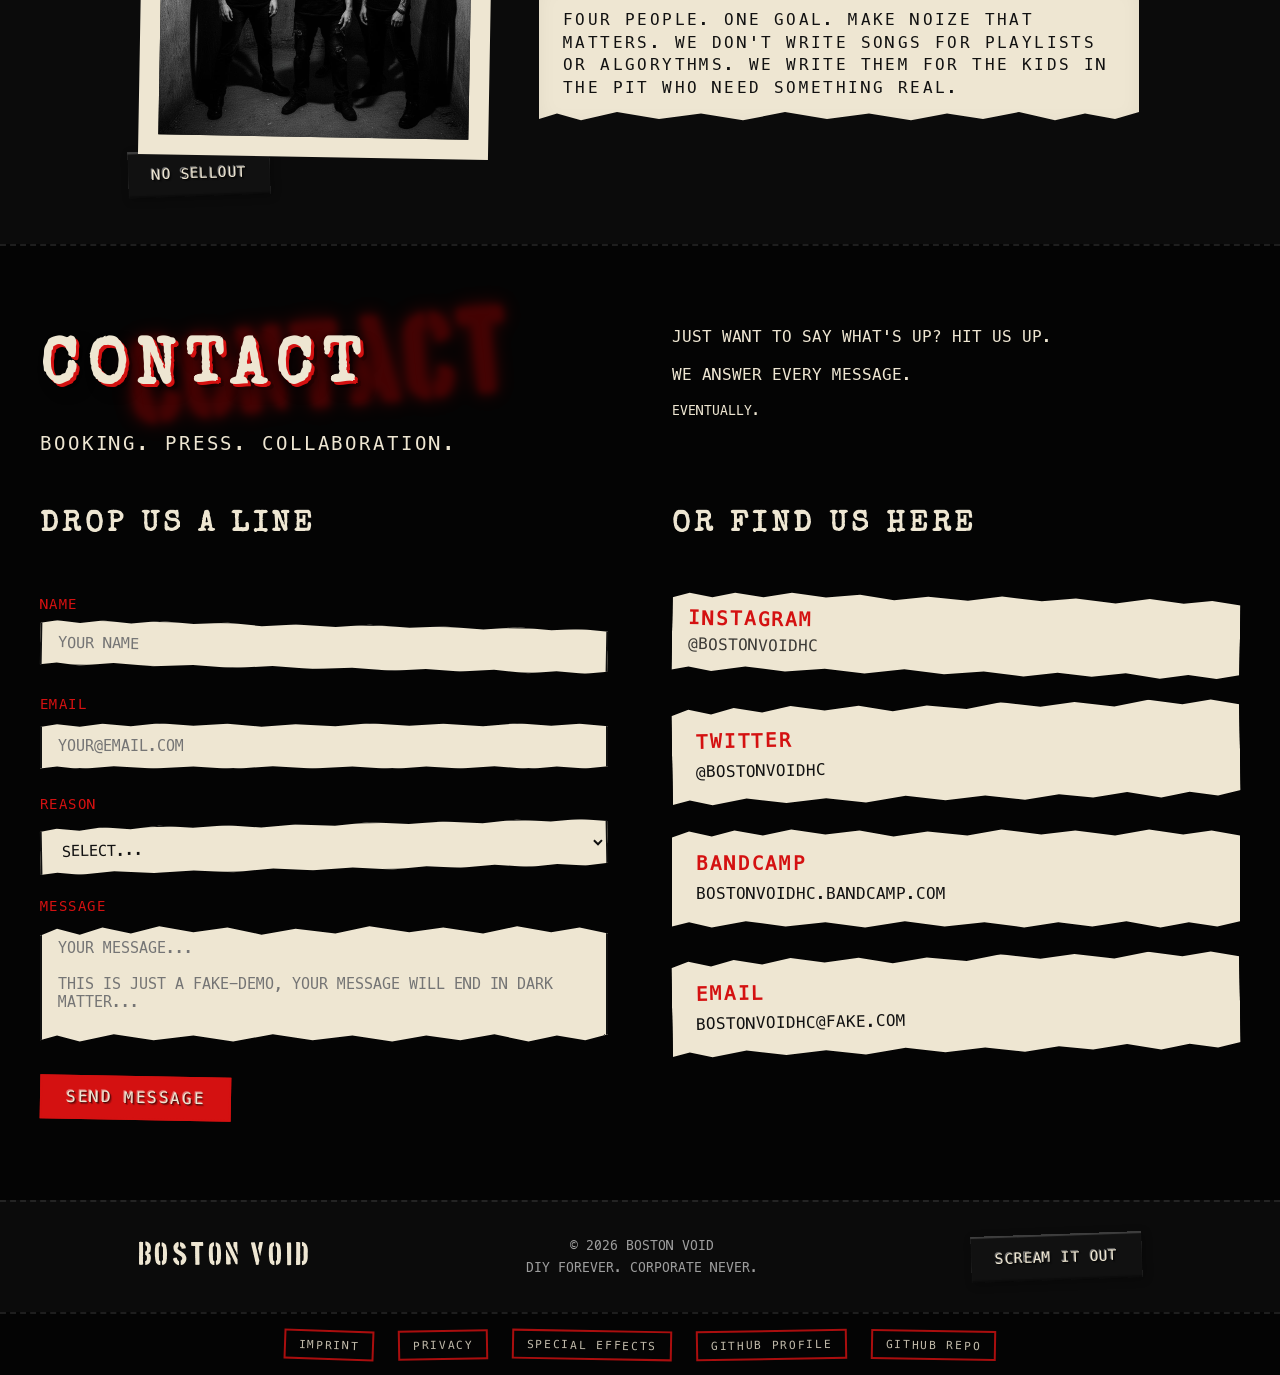
==== commit dc1db80a: "Refine navigation and update README - Adjusted mobile breakpoint for navigation - Fixed scroll behav" ====
--- a/index.html
+++ b/index.html
@@ -3,12 +3,15 @@
 
     <head>
         <meta charset="UTF-8">
+        <meta name="viewport" content="width=device-width, initial-scale=1.0">
         <title>Boston Void | No Compromise - No Surrender</title>
-        <meta name="viewport" content="width=device-width, initial-scale=1.0">
-
-        <link rel="preload" href="/assets/fonts/fira-mono-regular.woff2" as="font" type="font/woff2" crossorigin>
-        <link rel="preload" href="/assets/fonts/special-elite-regular.woff2" as="font" type="font/woff2" crossorigin>
-        <link rel="preload" href="/assets/fonts/boston-traffic.woff2" as="font" type="font/woff2" crossorigin>
+
+        <link rel="icon" href="assets/images/favicon.svg" type="image/svg+xml">
+        <link rel="icon" href="assets/images/favicon.png" type="image/png">
+
+        <link rel="preload" href="assets/fonts/fira-mono-regular.woff2" as="font" type="font/woff2" crossorigin>
+        <link rel="preload" href="assets/fonts/special-elite-regular.woff2" as="font" type="font/woff2" crossorigin>
+        <link rel="preload" href="assets/fonts/boston-traffic.woff2" as="font" type="font/woff2" crossorigin>
 
         <link rel="stylesheet" href="assets/css/style.css">
         <link rel="stylesheet" href="assets/css/variables.css">
@@ -16,7 +19,6 @@
         <link rel="stylesheet" href="assets/css/sections.css">
         <link rel="stylesheet" href="assets/css/components.css">
         <link rel="stylesheet" href="assets/css/utilities.css">
-
     </head>
 
     <body>
@@ -25,7 +27,10 @@
         <header>
             <nav class="nav upper">
                 <div class="nav-inner">
-                    <a href="#" class="logo">Boston Void</a>
+                    <a href="#home" class="logo">
+                        <img src="assets/images/favicon.svg" alt="Boston Void Logo" class="logo-icon">
+                        <span>Boston Void</span>
+                    </a>
 
                     <button class="nav-toggle" aria-label="Toggle menu" aria-expanded="false"></button>
 
--- a/assets/css/style.css
+++ b/assets/css/style.css
@@ -82,15 +82,29 @@
     color: var(--paper);
     font-size: 1.5rem;
     text-decoration: none;
+    line-height: 1;
     font-weight: 400;
     letter-spacing: 0.1em;
-    text-shadow:
-        2px 2px 0 var(--blood);
+    /* text-shadow: 
+    2px 2px 0 var(--blood);*/
     transition: color 0.3s ease;
+    display: flex;
+    align-items: center;
+    gap: 0.6rem;
+}
+
+.logo-icon {
+    width: 28px;
+    height: 28px;
+    display: block;
+    /* filter: drop-shadow(1px 1px 0 var(--paper)); */
+    transform: translateY(-4px);
 }
 
 .logo:hover {
     color: var(--blood);
+    /* text-shadow: 
+    2px 2px 0 var(--paper);*/
 }
 
 .nav-links {
@@ -98,18 +112,6 @@
     gap: 2rem;
     list-style: none;
 }
-
-/* .nav-links a {
-    position: relative;
-    font-size: 0.8rem;
-    color: var(--paper);
-    font-family: var(--font-body);
-    text-decoration: none;
-    letter-spacing: 0.15em;
-    opacity: 0.8;
-    transition: color 0.3s ease;
-    transition: all 0.3s ease;
-} */
 
 .nav-links a.active {
     background: var(--blood);
@@ -155,7 +157,6 @@
     content: "✕";
 }
 
-
 /* ============================================
    TO TOP
    ============================================ */
@@ -195,4 +196,88 @@
     /* border: 2px solid var(--blood); */
     border: transparent;
     background-color: var(--blood);
+}
+
+/* TABLETS & SMALL DESKTOPS */
+
+@media (min-width: 769px) and (max-width: 1024px) {
+
+    .nav-links {
+        gap: 1.5rem;
+    }
+
+    .nav-links a {
+        font-size: 0.75rem;
+    }
+
+
+}
+
+@media (max-width: 940px) {
+
+    /* ==== NAVIGATION ==== */
+    .nav-toggle {
+        display: flex;
+        align-items: center;
+        justify-content: center;
+        padding: 0.5rem;
+        line-height: 1;
+        transform: translateY(-5px);
+    }
+
+    .nav-inner {
+        padding: 1rem 2rem 0.5rem;
+    }
+
+    .nav-links {
+        position: absolute;
+        top: 100%;
+        left: 0;
+        right: 0;
+        background: var(--bg-secondary);
+        flex-direction: column;
+        align-items: center;
+        gap: 0;
+        padding: 0;
+        display: none;
+        border-bottom: var(--border-subtile);
+        box-shadow: 0 4px 12px rgba(0, 0, 0, 0.5);
+    }
+
+    .nav-links.open {
+        display: flex;
+    }
+
+    .nav-links li {
+        width: 100%;
+        text-align: center;
+    }
+
+    .nav-links li:last-child {
+        border-bottom: none;
+    }
+
+    .nav-links a {
+        text-align: center;
+        width: 100%;
+        background-color: var(--bg);
+        transform: rotate(0deg) !important;
+        border: none;
+        border-bottom: 1px solid rgba(255, 255, 255, 0.1);
+        display: block;
+        padding: 1.25rem;
+        font-size: 1.1rem;
+    }
+
+    .nav-links a.active {
+        transform: none;
+        box-shadow: none;
+    }
+
+    .stamp-button,
+    .stamp-mini {
+        opacity: 1;
+        background: var(--blood);
+        color: var(--paper);
+    }
 }
--- a/assets/css/variables.css
+++ b/assets/css/variables.css
@@ -14,19 +14,7 @@
     --bg-secondary: rgba(4, 4, 4, 0.9);
     --border-subtile: 1px solid #333;
 
-    --font-body: 'Fira Mono', ui-monospace, SFMono-Regular, Consolas, 'Menlo', monospace;
+    --font-body: 'Menlo', 'Fira Mono', ui-monospace, SFMono-Regular, Consolas, monospace;
     --heading: 'Boston', Arial, Helvetica, sans-serif;
     --font-accent: 'Special Elite', 'Courier New', Courier, 'Georgia', 'Times New Roman', serif;
-}
-
-
-
-/* --blood: #b30000; */
-/* --success: #567d58; */
-
-/* background: rgba(220, 220, 200, 0.95); */
-
-/* --font-body: 'Menlo', ui-monospace, SFMono-Regular, Consolas, monospace; */
-/* --font-body: Helvetica, Arial, sans-serif; */
-/* --heading: 'Bebas Neue', Helvetica, Arial, sans-serif; */
-/* --font-mono: 'Menlo', ui-monospace, SFMono-Regular, Consolas, monospace; */+}
--- a/assets/css/fonts.css
+++ b/assets/css/fonts.css
@@ -3,9 +3,27 @@
    ====================================== */
 
 @font-face {
-    font-family: 'Fira Mono';
-    src: url('fira-mono-regular.woff2') format('woff2'),
-        url('fira-mono-regular.woff') format('woff');
+    font-family: 'Boston';
+    src: url('../fonts/boston-traffic.woff2') format('woff2'),
+        url('../fonts/boston-traffic.woff') format('woff');
+    font-weight: 400;
+    font-style: normal;
+    font-display: swap;
+}
+
+@font-face {
+    font-family: 'Special Elite';
+    src: url('../fonts/special-elite-regular.woff2') format('woff2'),
+        url('../fonts/special-elite-regular.woff') format('woff');
+    font-weight: 400;
+    font-style: normal;
+    font-display: swap;
+}
+
+@font-face {
+    font-family: 'Menlo';
+    src: url('../fonts/menlo-regular.woff2') format('woff2'),
+        url('../fonts/menlo-regular.woff') format('woff');
     font-weight: 400;
     font-style: normal;
     font-display: swap;
@@ -13,8 +31,17 @@
 
 @font-face {
     font-family: 'Fira Mono';
-    src: url('fira-mono-medium.woff2') format('woff2'),
-        url('fira-mono-medium.woff') format('woff');
+    src: url('../fonts/fira-mono-regular.woff2') format('woff2'),
+        url('../fonts/fira-mono-regular.woff') format('woff');
+    font-weight: 400;
+    font-style: normal;
+    font-display: swap;
+}
+
+@font-face {
+    font-family: 'Fira Mono';
+    src: url('../fonts/fira-mono-medium.woff2') format('woff2'),
+        url('../fonts/fira-mono-medium.woff') format('woff');
     font-weight: 500;
     font-style: normal;
     font-display: swap;
@@ -22,36 +49,9 @@
 
 @font-face {
     font-family: 'Fira Mono';
-    src: url('fira-mono-bold.woff2') format('woff2'),
-        url('fira-mono-bold.woff') format('woff');
+    src: url('../fonts/fira-mono-bold.woff2') format('woff2'),
+        url('../fonts/fira-mono-bold.woff') format('woff');
     font-weight: 700;
     font-style: normal;
     font-display: swap;
-}
-
-@font-face {
-    font-family: 'Special Elite';
-    src: url('/assets/fonts/special-elite-regular.woff2') format('woff2'),
-        url('/assets/fonts/special-elite-regular.woff') format('woff');
-    font-weight: 400;
-    font-style: normal;
-    font-display: swap;
-}
-
-@font-face {
-    font-family: 'Menlo';
-    src: url('/assets/fonts/menlo-regular.woff2') format('woff2'),
-        url('/assets/fonts/menlo-regular.woff') format('woff');
-    font-weight: 400;
-    font-style: normal;
-    font-display: swap;
-}
-
-@font-face {
-    font-family: 'Boston';
-    src: url('/assets/fonts/boston-traffic.woff2') format('woff2'),
-        url('/assets/fonts/boston-traffic.woff') format('woff');
-    font-weight: 400;
-    font-style: normal;
-    font-display: swap;
 }
--- a/assets/css/sections.css
+++ b/assets/css/sections.css
@@ -329,8 +329,6 @@
     box-shadow: 3px 3px 12px rgba(0, 0, 0, 0.5);
 }
 
-
-
 .show-date {
     color: var(--blood);
     font-size: 1.5rem;
@@ -535,11 +533,6 @@
     position: relative;
 }
 
-/* .social-card:hover {
-    transform: translateX(5px) rotate(0deg);
-    box-shadow: 4px 4px 15px rgba(0, 0, 0, 0.6);
-} */
-
 /* ==== FOOTER ==== */
 
 .footer {
@@ -613,14 +606,6 @@
         grid-template-columns: repeat(2, 1fr);
     }
 
-    .nav-links {
-        gap: 1.5rem;
-    }
-
-    .nav-links a {
-        font-size: 0.75rem;
-    }
-
     .card-container {
         grid-template-columns: repeat(2, 1fr);
         gap: 1.5rem;
@@ -628,11 +613,6 @@
 
 }
 
-@media (min-width: 769px) {
-    .show.loose .pin-r {
-        display: none;
-    }
-}
 
 @media (max-width: 768px) {
 
@@ -642,62 +622,6 @@
         scroll-margin-top: 50px;
     }
 
-    /* ==== NAVIGATION ==== */
-    .nav-toggle {
-        display: block;
-    }
-
-    .nav-links {
-        position: absolute;
-        top: 100%;
-        left: 0;
-        right: 0;
-        background: var(--bg-secondary);
-        flex-direction: column;
-        align-items: center;
-        gap: 0;
-        padding: 0;
-        display: none;
-        border-bottom: var(--border-subtile);
-        box-shadow: 0 4px 12px rgba(0, 0, 0, 0.5);
-    }
-
-    .nav-links.open {
-        display: flex;
-    }
-
-    .nav-links li {
-        width: 100%;
-        text-align: center;
-    }
-
-    .nav-links li:last-child {
-        border-bottom: none;
-    }
-
-    .nav-links a {
-        text-align: center;
-        width: 100%;
-        background-color: var(--bg);
-        transform: rotate(0deg) !important;
-        border: none;
-        border-bottom: 1px solid rgba(255, 255, 255, 0.1);
-        display: block;
-        padding: 1.25rem;
-        font-size: 1.1rem;
-    }
-
-    .nav-links a.active {
-        transform: none;
-        box-shadow: none;
-    }
-
-    .stamp-button,
-    .stamp-mini {
-        opacity: 1;
-        background: var(--blood);
-        color: var(--paper);
-    }
 
     /* ==== HERO ==== */
     .hero-center {
@@ -731,15 +655,7 @@
     }
 
     /* ==== SHOWS ==== */
-    .show.loose {
-        animation: none;
-        transform: none;
-        rotate: 2deg;
-    }
-
-    .show.loose .pin-r {
-        display: block;
-    }
+
 
     /* ==== ABOUT ==== */
 
@@ -751,32 +667,12 @@
 
     .about img {
         max-width: 100%;
-        /* margin-bottom: 1.5rem; */
-    }
-
-    /* .about .row {
-        flex-direction: column;
-        gap: 1rem;
-        align-items: center;
-    } */
+    }
+
 
     .about-tags {
         display: none;
     }
-
-    /* ==== MUSIC ==== */
-
-    /* .music .content {
-        flex-direction: column;
-        width: 100%;
-        justify-content: center;
-        text-align: center;
-    } */
-
-    /* .music .content .section-title,
-    .music .content .subtitle {
-        text-align: center;
-    } */
 
     .music ul.flex {
         flex-direction: column;
@@ -794,16 +690,6 @@
         gap: 1rem;
     }
 
-    /* .contact .card-container {
-        justify-items: center;
-    }
-
-    .contact .card {
-        width: 100%;
-        max-width: 320px;
-        text-align: center;
-    } */
-
     /* ==== FOOTER ==== */
 
     footer {
@@ -813,35 +699,9 @@
     footer .tag {
         display: none;
     }
-
-    /* .footer-legal {
-        flex-direction: column;
-    } */
-
-    /* .footer-legal ul {
-        flex-direction: column;
-        gap: 0.8rem;
-    } */
-
-
-    /* 2 Spalten mit Gap-Korrektur */
-    /* .footer-legal ul li {
-        flex: 0 0 calc(50% - 0.5rem);
-        text-align: center;
-    } */
 
     .footer-legal ul li {
         min-width: 150px;
         flex: 1 1 auto;
     }
-}
-
-/* @media (max-width: 480px) {
-    .footer-legal ul {
-        flex-direction: column;
-    }
-
-    .footer-legal ul li {
-        flex: 1 1 100%;
-    }
-} */+}
--- a/assets/css/components.css
+++ b/assets/css/components.css
@@ -129,21 +129,11 @@
 
 @media (max-width: 768px) {
 
-    /* CTA Buttons: Verhindert volle Breite */
     .hero-buttons .btn {
         width: auto;
         max-width: fit-content;
     }
 
-    /* Alternative: Wenn sie doch volle Breite haben sollen */
-    /* .hero-buttons {
-        flex-direction: column;
-    }
-    .hero-buttons .btn {
-        width: 100%;
-    } */
-
-    /* Stamp-Buttons & Mini: Permanent "hover" Style auf Mobile */
     .stamp-button,
     .stamp-mini {
         opacity: 1;
@@ -156,7 +146,6 @@
             -1px -1px 1px rgba(255, 255, 255, 0.2);
     }
 
-    /* Entfernt transform beim Tap auf Mobile (optional) */
     .stamp-button:active,
     .stamp-mini:active {
         transform: scale(0.98);
--- a/assets/css/utilities.css
+++ b/assets/css/utilities.css
@@ -138,10 +138,6 @@
 
 /* ==== GAP ==== */
 
-/* .gap-sm {
-    gap: 0.75rem;
-} */
-
 .gap-md {
     gap: 1.5rem;
 }
@@ -196,11 +192,11 @@
 }
 
 /* ==== LAYOUT ==== */
+
 /* .grid-3col {
     display: grid;
     grid-template-columns: repeat(3, 1fr);
 } */
-
 
 /* ROTATE */
 
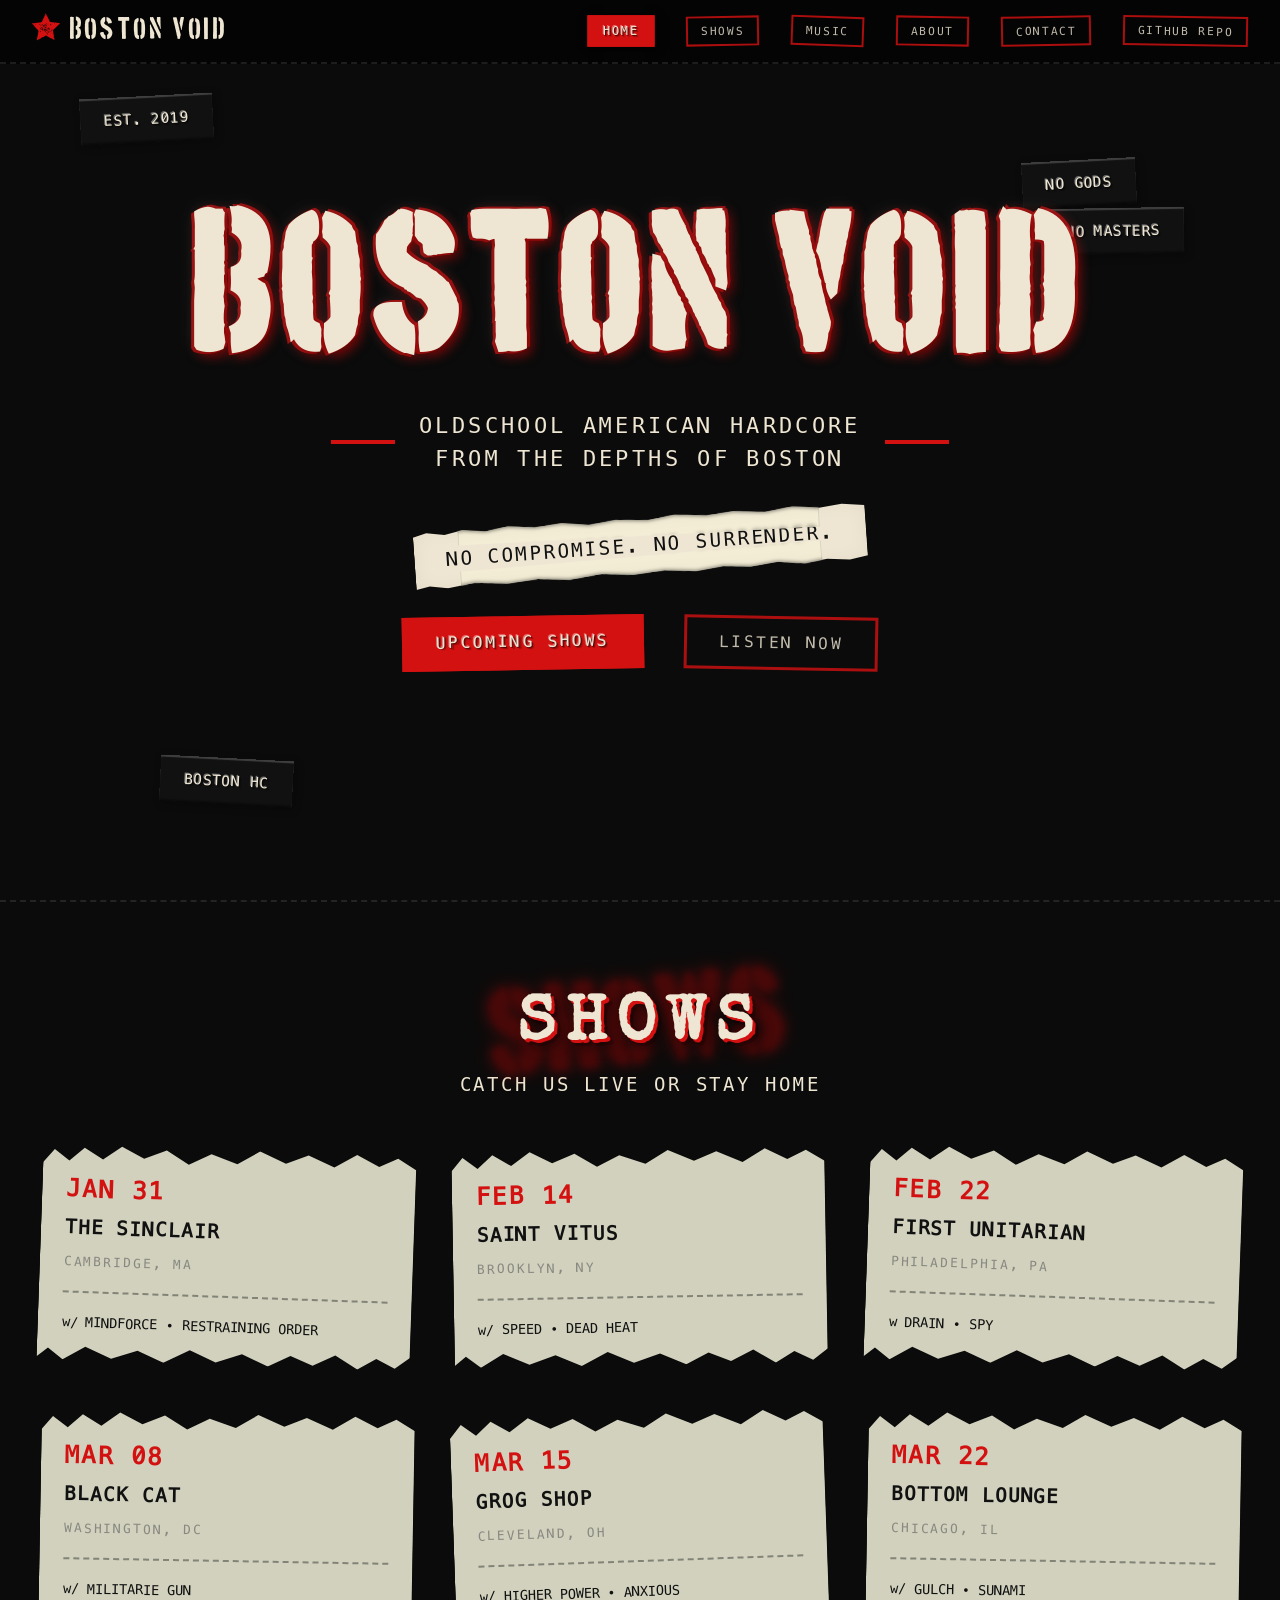
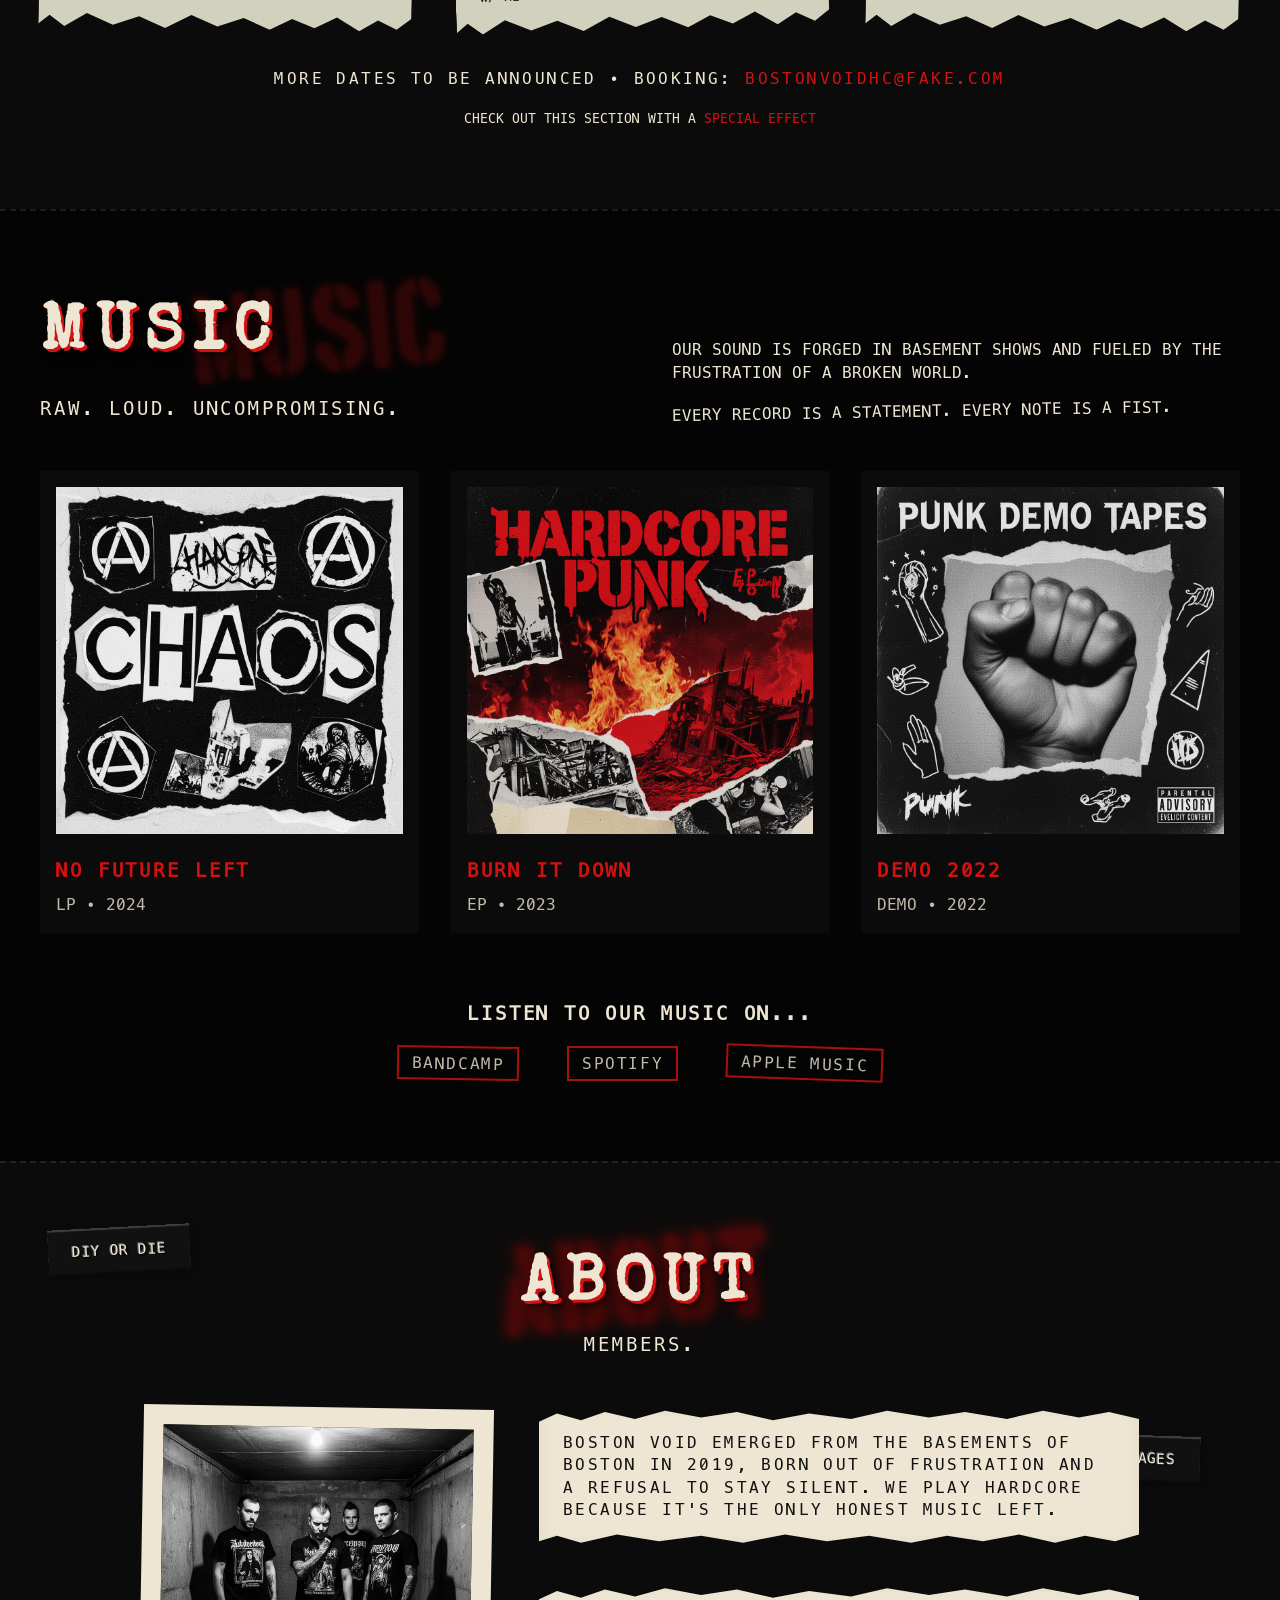
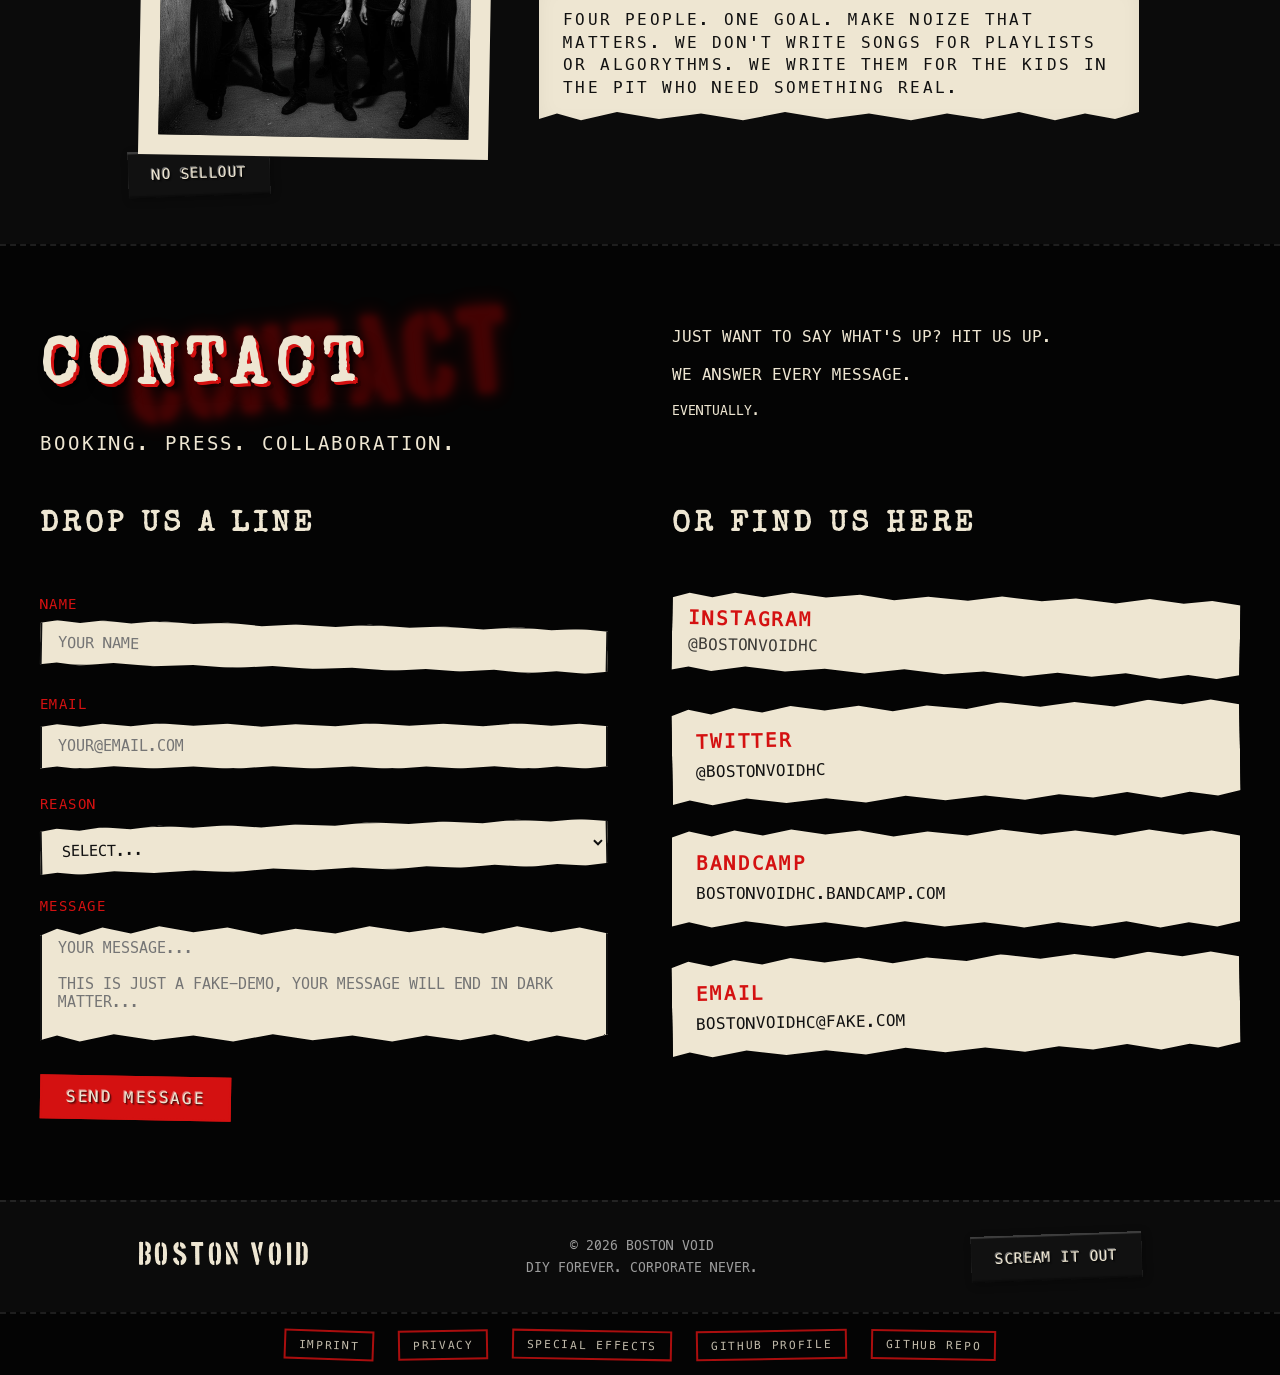
==== commit 86f97194: "Update index.html" ====
--- a/index.html
+++ b/index.html
@@ -398,7 +398,7 @@
         </div>
 
         <button id="scrollTopBtn" title="Nach oben">⬆︎</button>
-        <script src="/assets/js/main.js" defer></script>
+        <script src="assets/js/main.js" defer></script>
     </body>
 
 </html>
--- a/assets/css/sections.css
+++ b/assets/css/sections.css
@@ -111,7 +111,7 @@
 .hero-bg {
     position: absolute;
     inset: 0;
-    background: url("/assets/images/hero-bg.jpg") center / cover no-repeat;
+    background: url("assets/images/hero-bg.jpg") center / cover no-repeat;
     filter: contrast(1.2) brightness(0.9);
     opacity: 0.3;
     pointer-events: none;
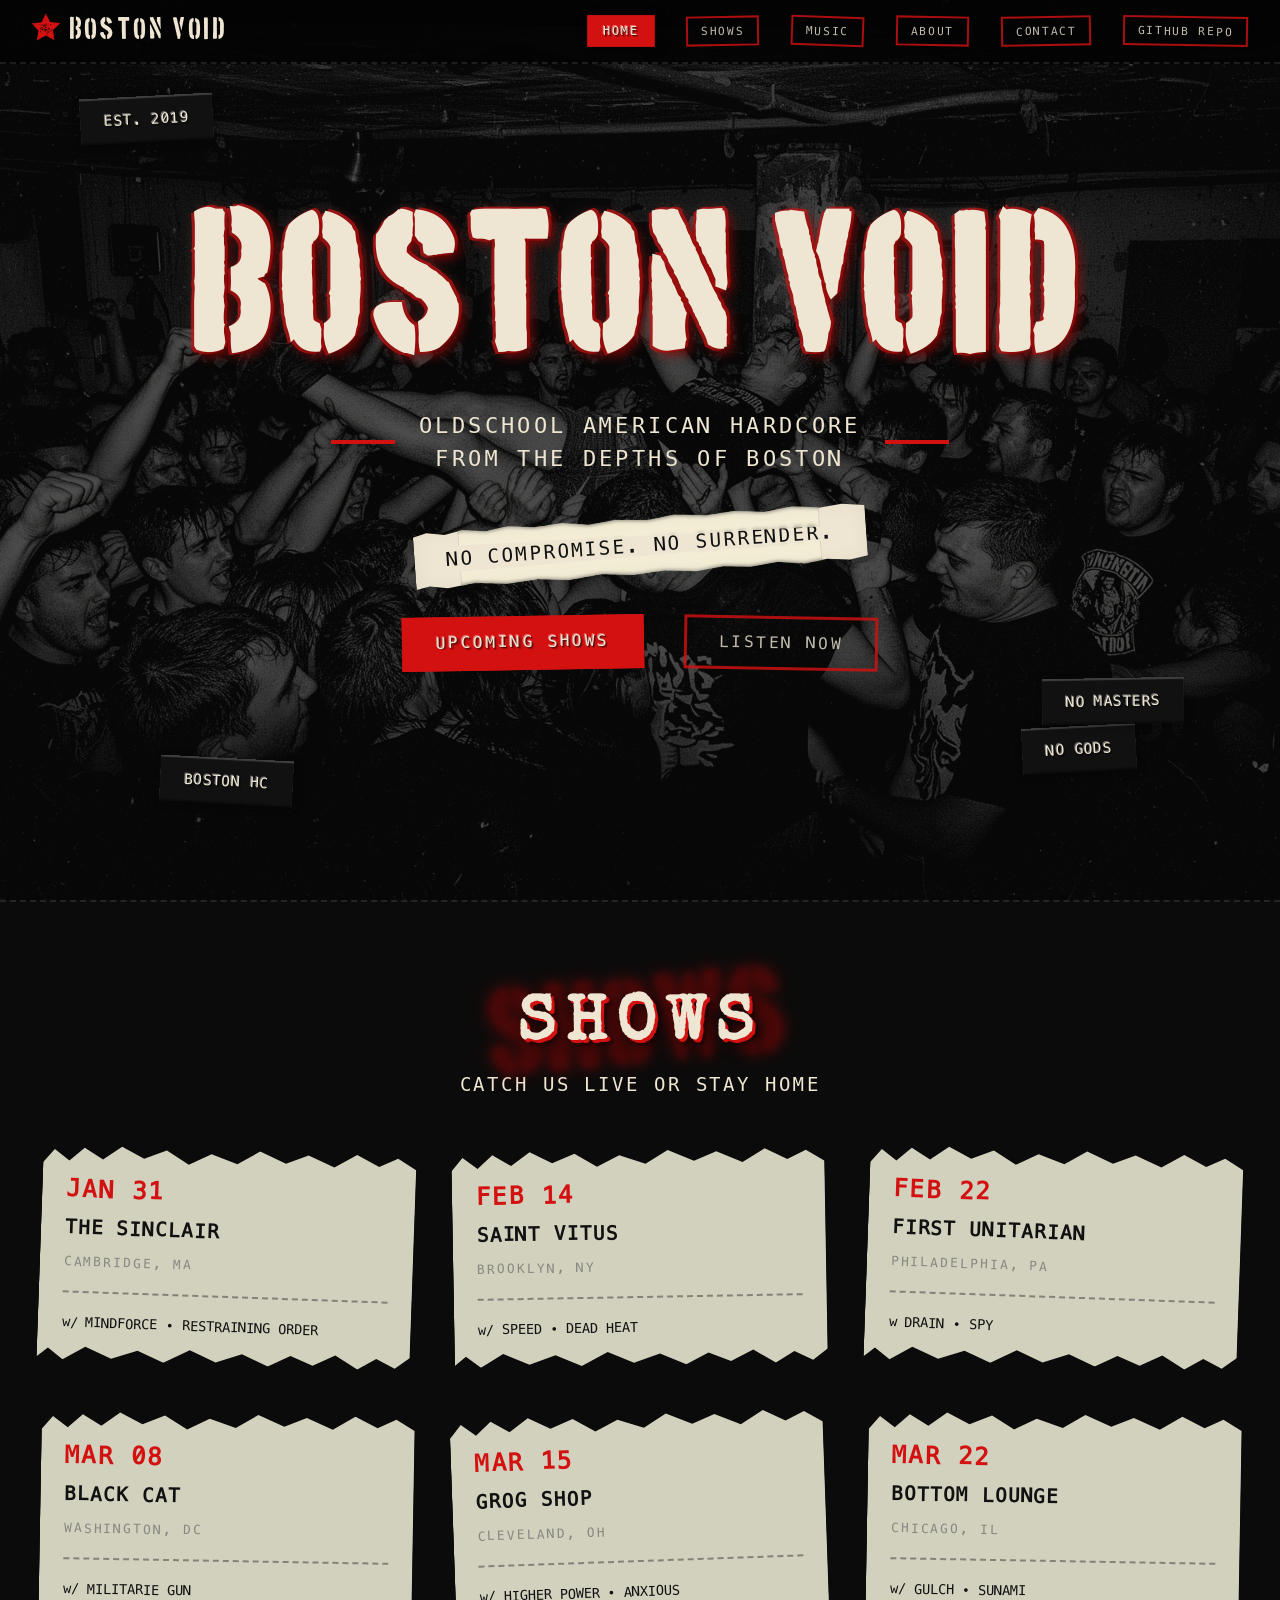
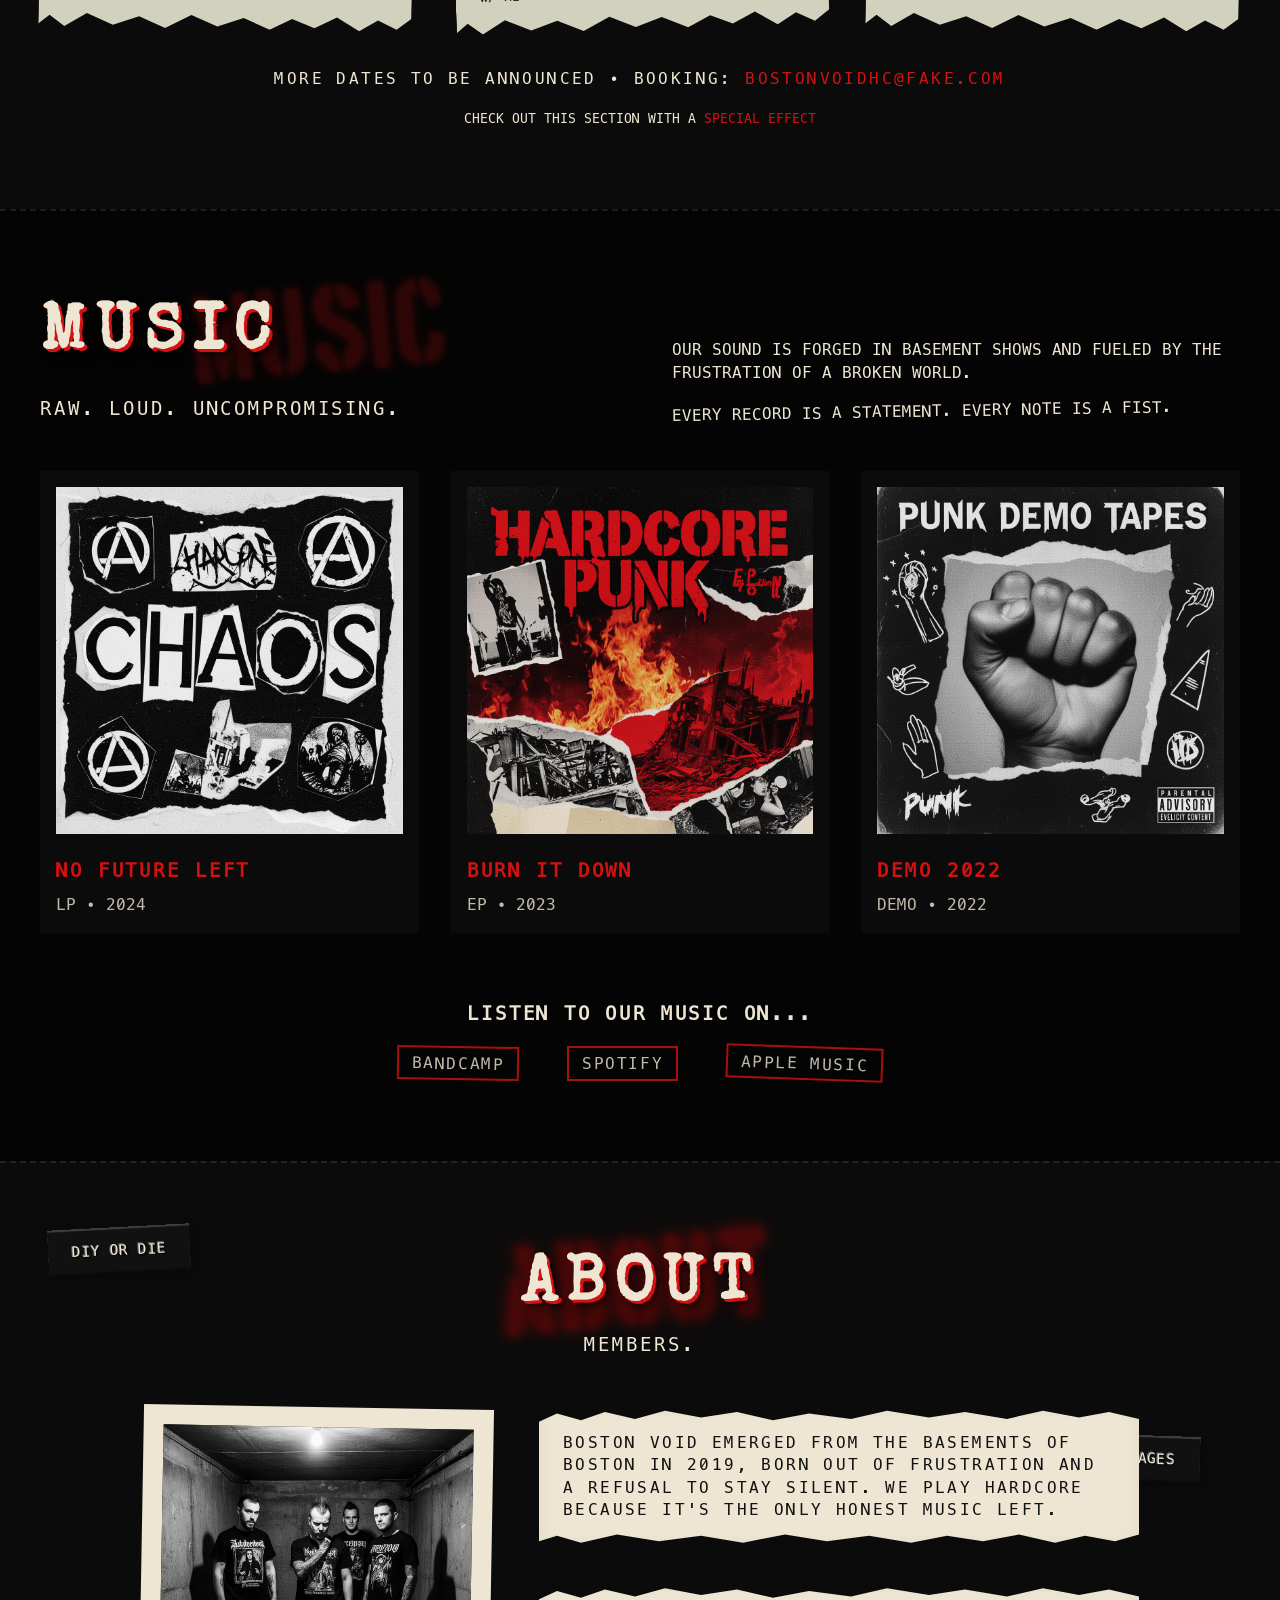
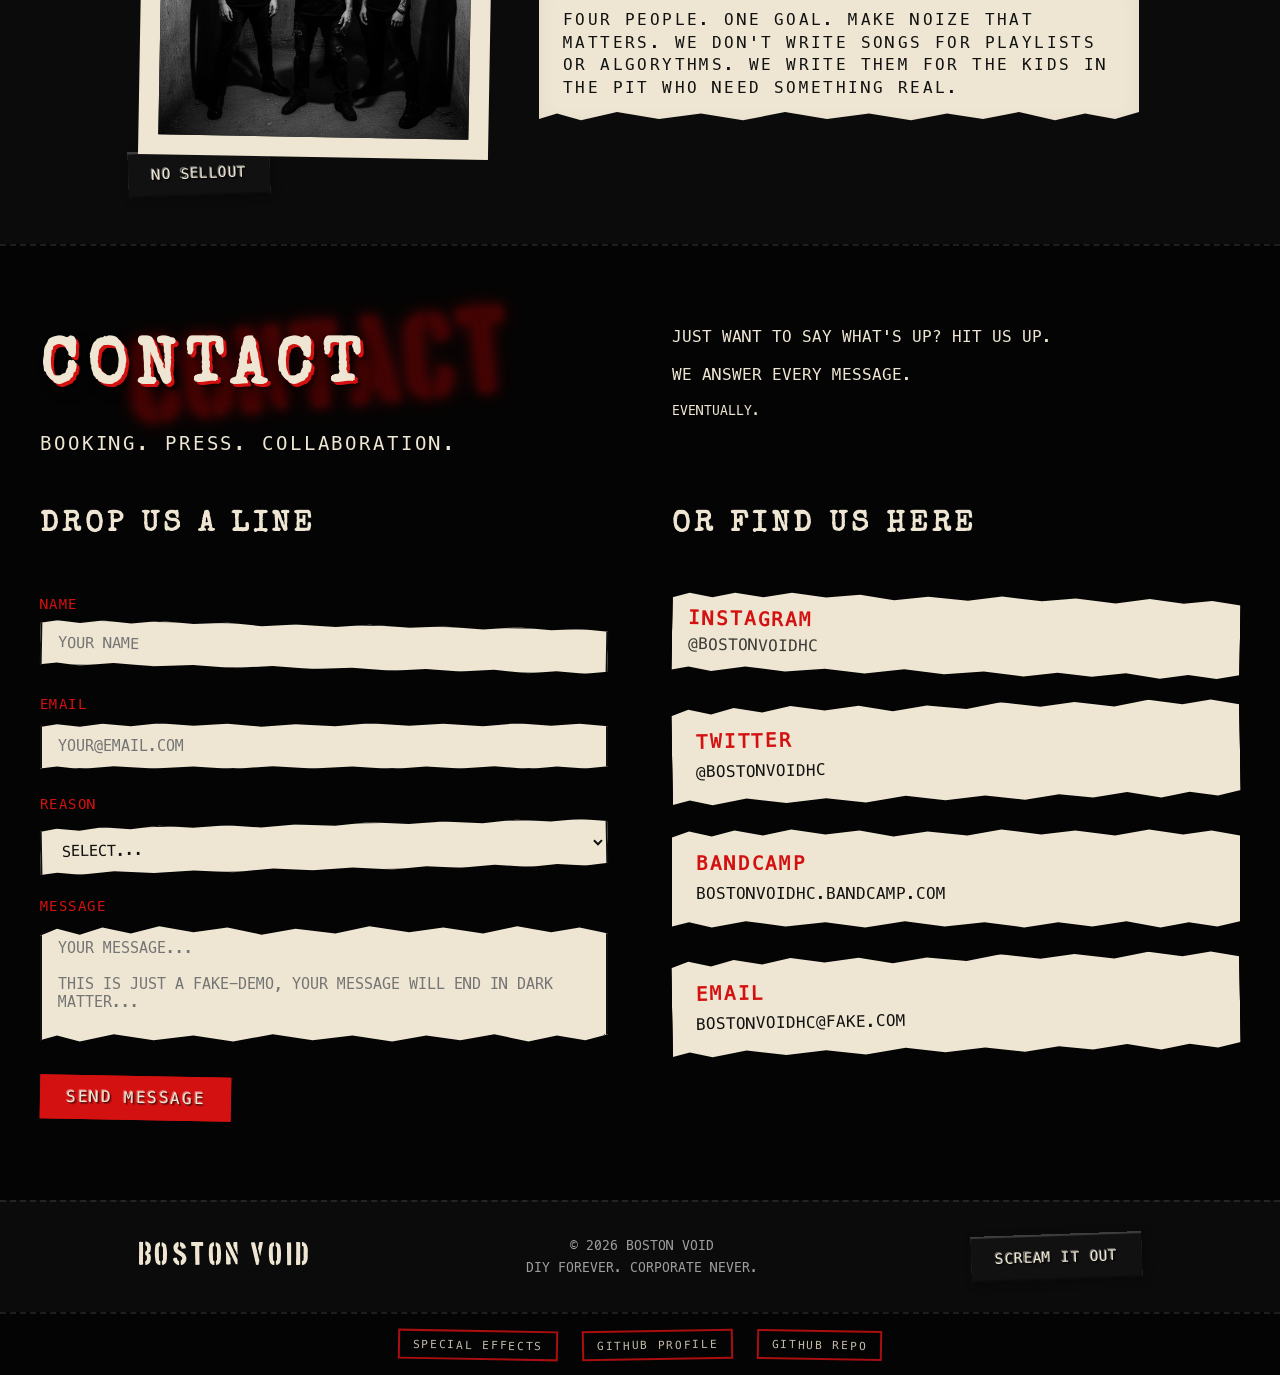
==== commit 5bf939e2: "added links to nav" ====
--- a/index.html
+++ b/index.html
@@ -40,7 +40,8 @@
                         <li><a class="stamp-mini rotate-2 nav-link" href="#music">Music</a></li>
                         <li><a class="stamp-mini nav-link rotate-1" href="#about">About</a></li>
                         <li><a class="stamp-mini rotate-n1 nav-link" href="#contact">Contact</a></li>
-                        <li><a href="https://github.com/boston-void" target="_blank" class="stamp-mini rotate-1">GitHub
+                        <li><a href="https://github.com/dontdevpanic/boston-void" target="_blank"
+                                class="stamp-mini rotate-1">GitHub
                                 Repo</a></li>
                     </ul>
                 </div>
@@ -387,12 +388,13 @@
 
         <div class="footer-legal bg-secondary">
             <ul class="flex justify-center align-center gap-md">
-                <li><a href="#" class="stamp-mini rotate-2">Imprint</a></li>
-                <li><a href="#" class="stamp-mini rotate-n1">Privacy</a></li>
+                <!-- <li><a href="#" class="stamp-mini rotate-2">Imprint</a></li>
+                <li><a href="#" class="stamp-mini rotate-n1">Privacy</a></li> -->
                 <li><a href="special-effects.html" class="stamp-mini rotate-1">Special Effects</a></li>
                 <li><a href="https://github.com/dontdevpanic" target="_blank" class="stamp-mini rotate-n1">GitHub
                         Profile</a></li>
-                <li><a href="https://github.com/boston-void" target="_blank" class="stamp-mini rotate-1">GitHub
+                <li><a href="https://github.com/dontdevpanic/boston-void" target="_blank"
+                        class="stamp-mini rotate-1">GitHub
                         Repo</a></li>
             </ul>
         </div>
--- a/assets/css/sections.css
+++ b/assets/css/sections.css
@@ -111,7 +111,7 @@
 .hero-bg {
     position: absolute;
     inset: 0;
-    background: url("assets/images/hero-bg.jpg") center / cover no-repeat;
+    background: url("../images/hero-bg.jpg") center / cover no-repeat;
     filter: contrast(1.2) brightness(0.9);
     opacity: 0.3;
     pointer-events: none;
@@ -162,13 +162,13 @@
 /* STAMP */
 .hero-stamp {
     position: absolute;
-    top: 10rem;
+    bottom: 8rem;
     right: 9rem;
 }
 
 .hero-stamp-2 {
     position: absolute;
-    top: 13rem;
+    bottom: 11rem;
     right: 6rem;
 }
 
@@ -619,7 +619,6 @@
     /* ==== SECTIONS ==== */
     .section {
         padding: 4rem 1rem;
-        scroll-margin-top: 50px;
     }
 
 
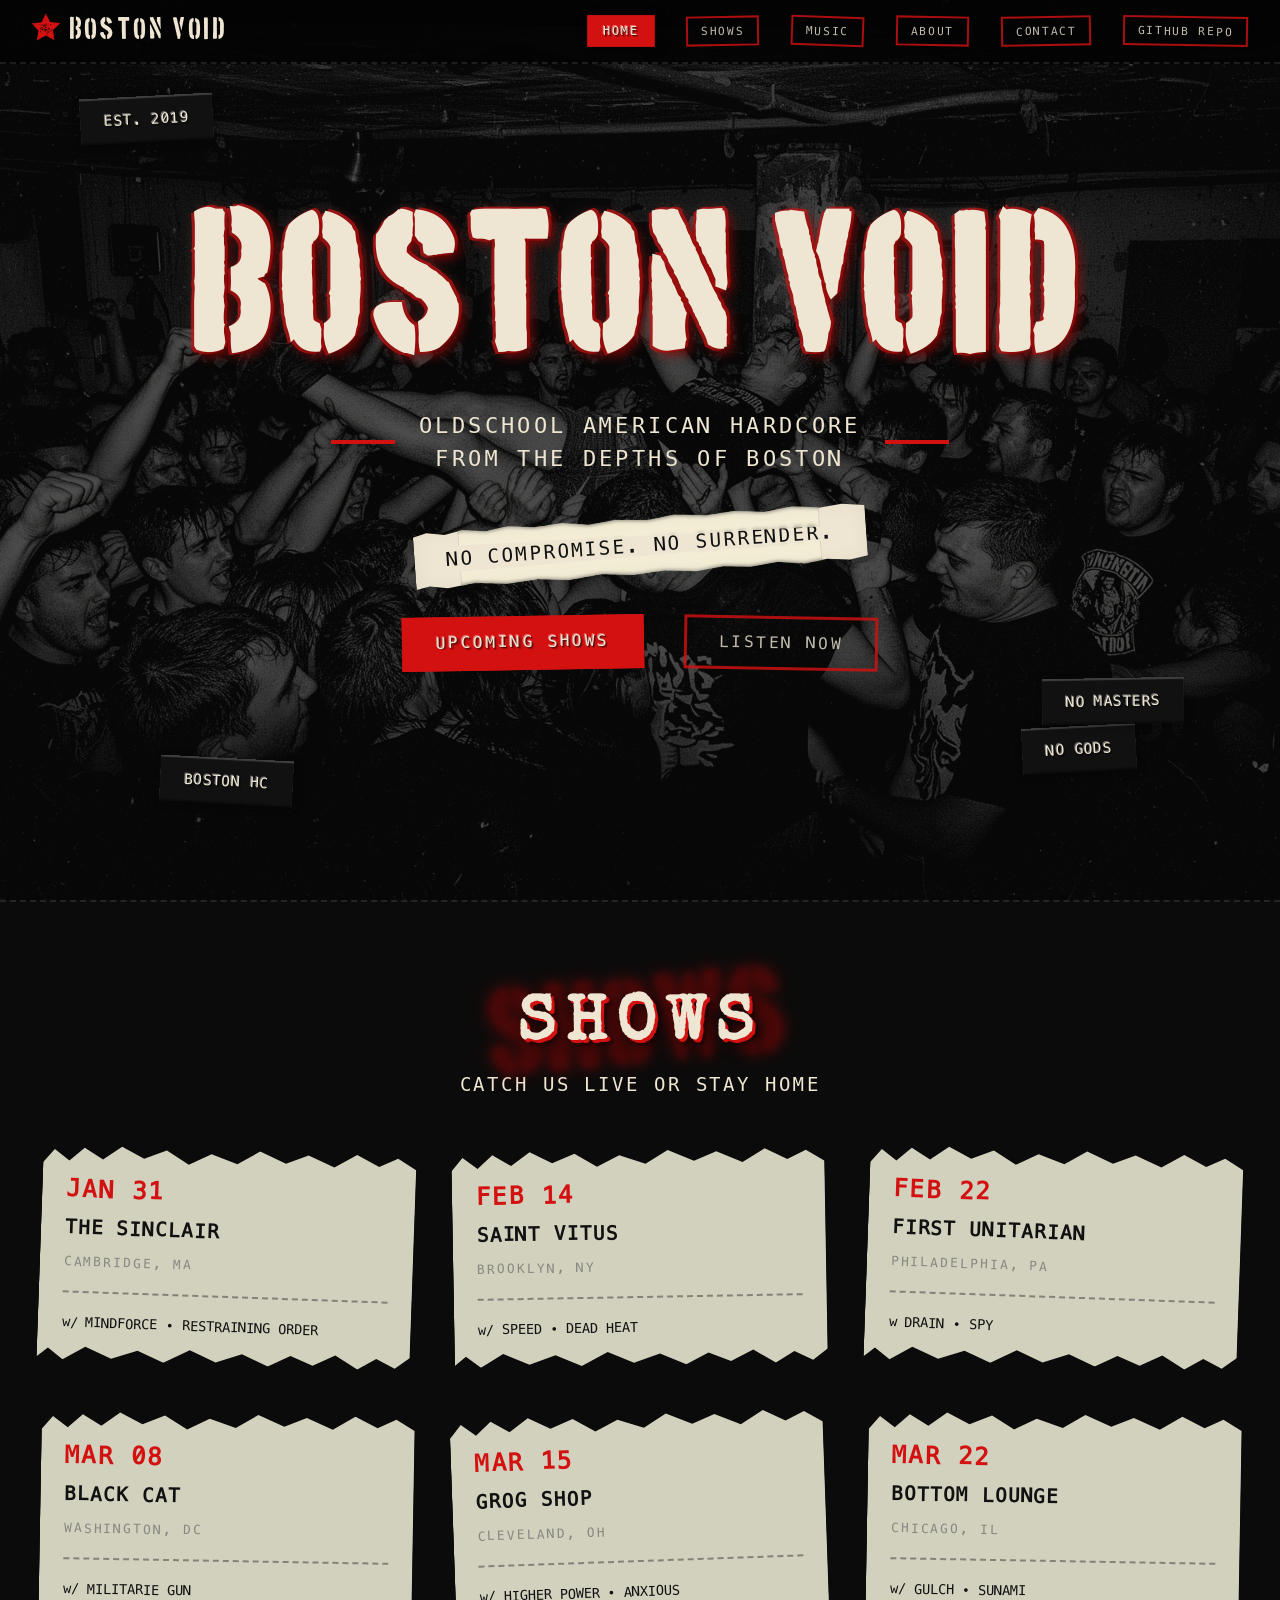
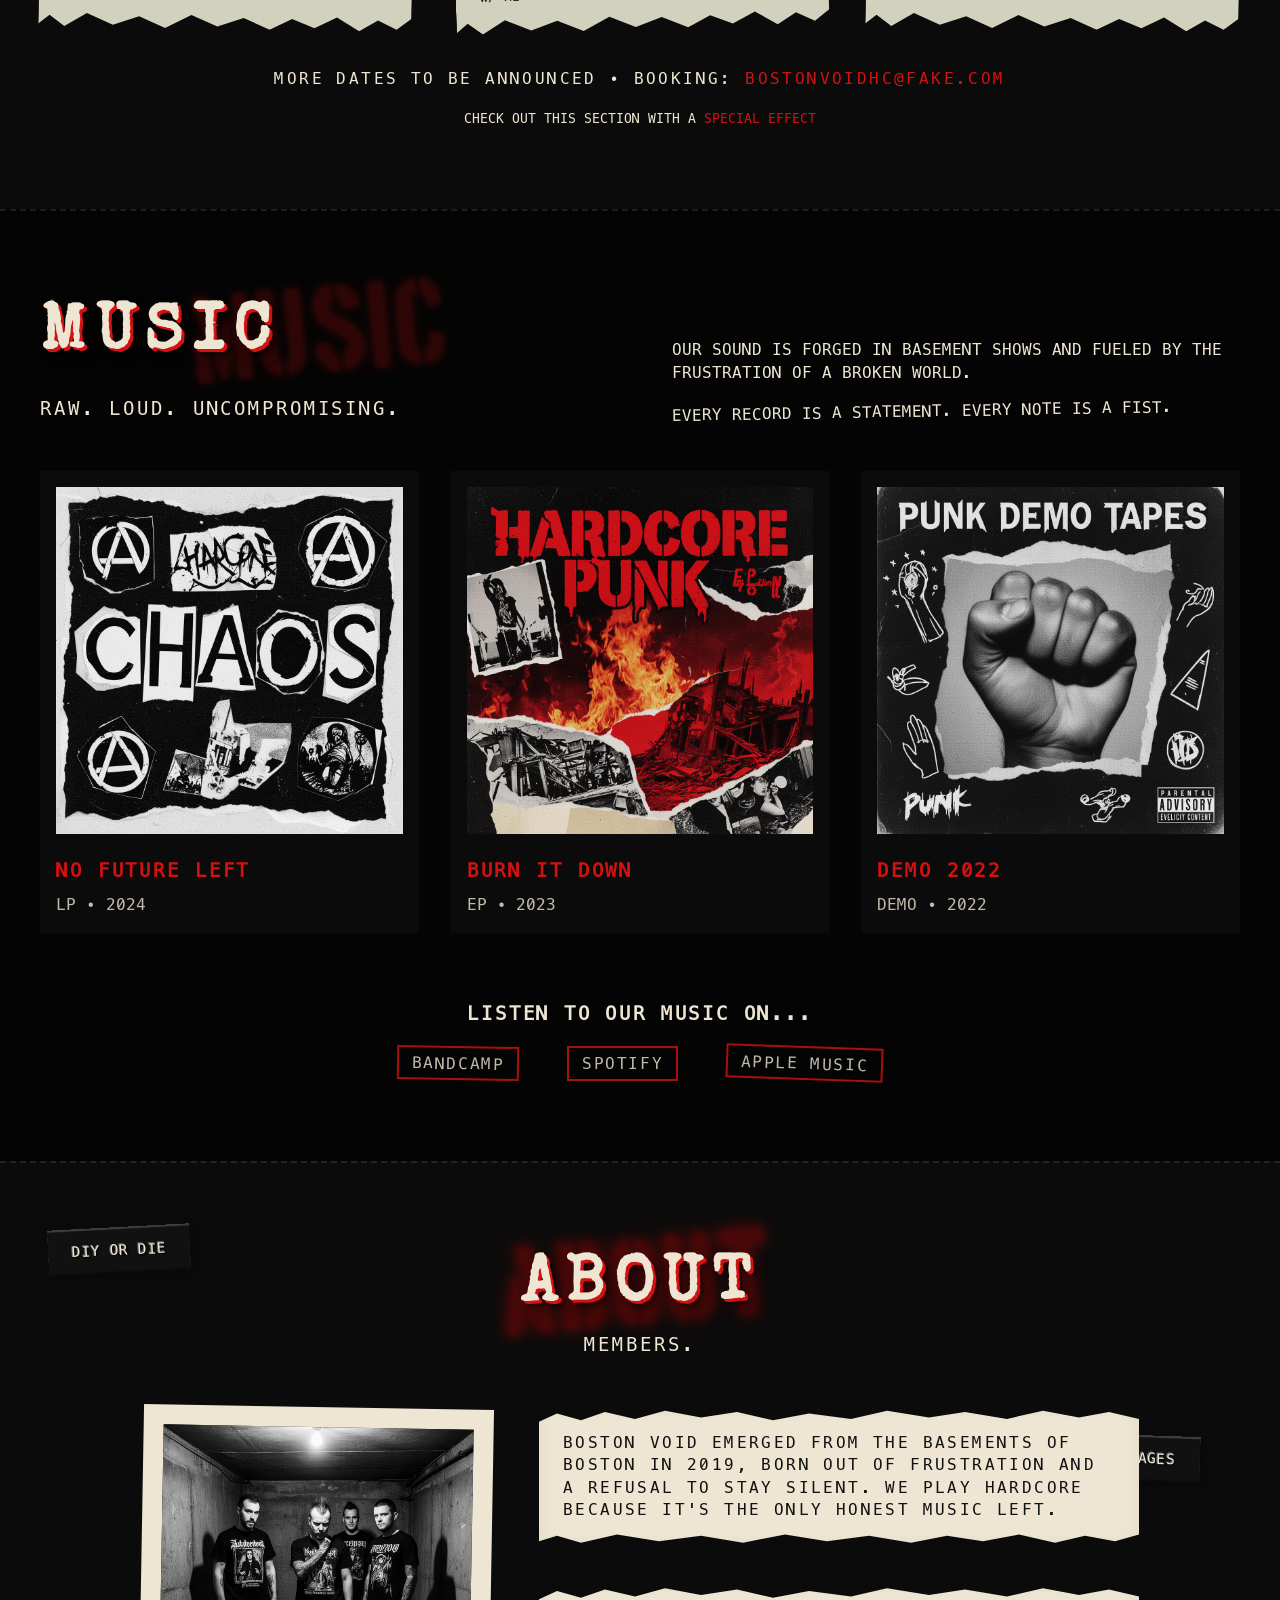
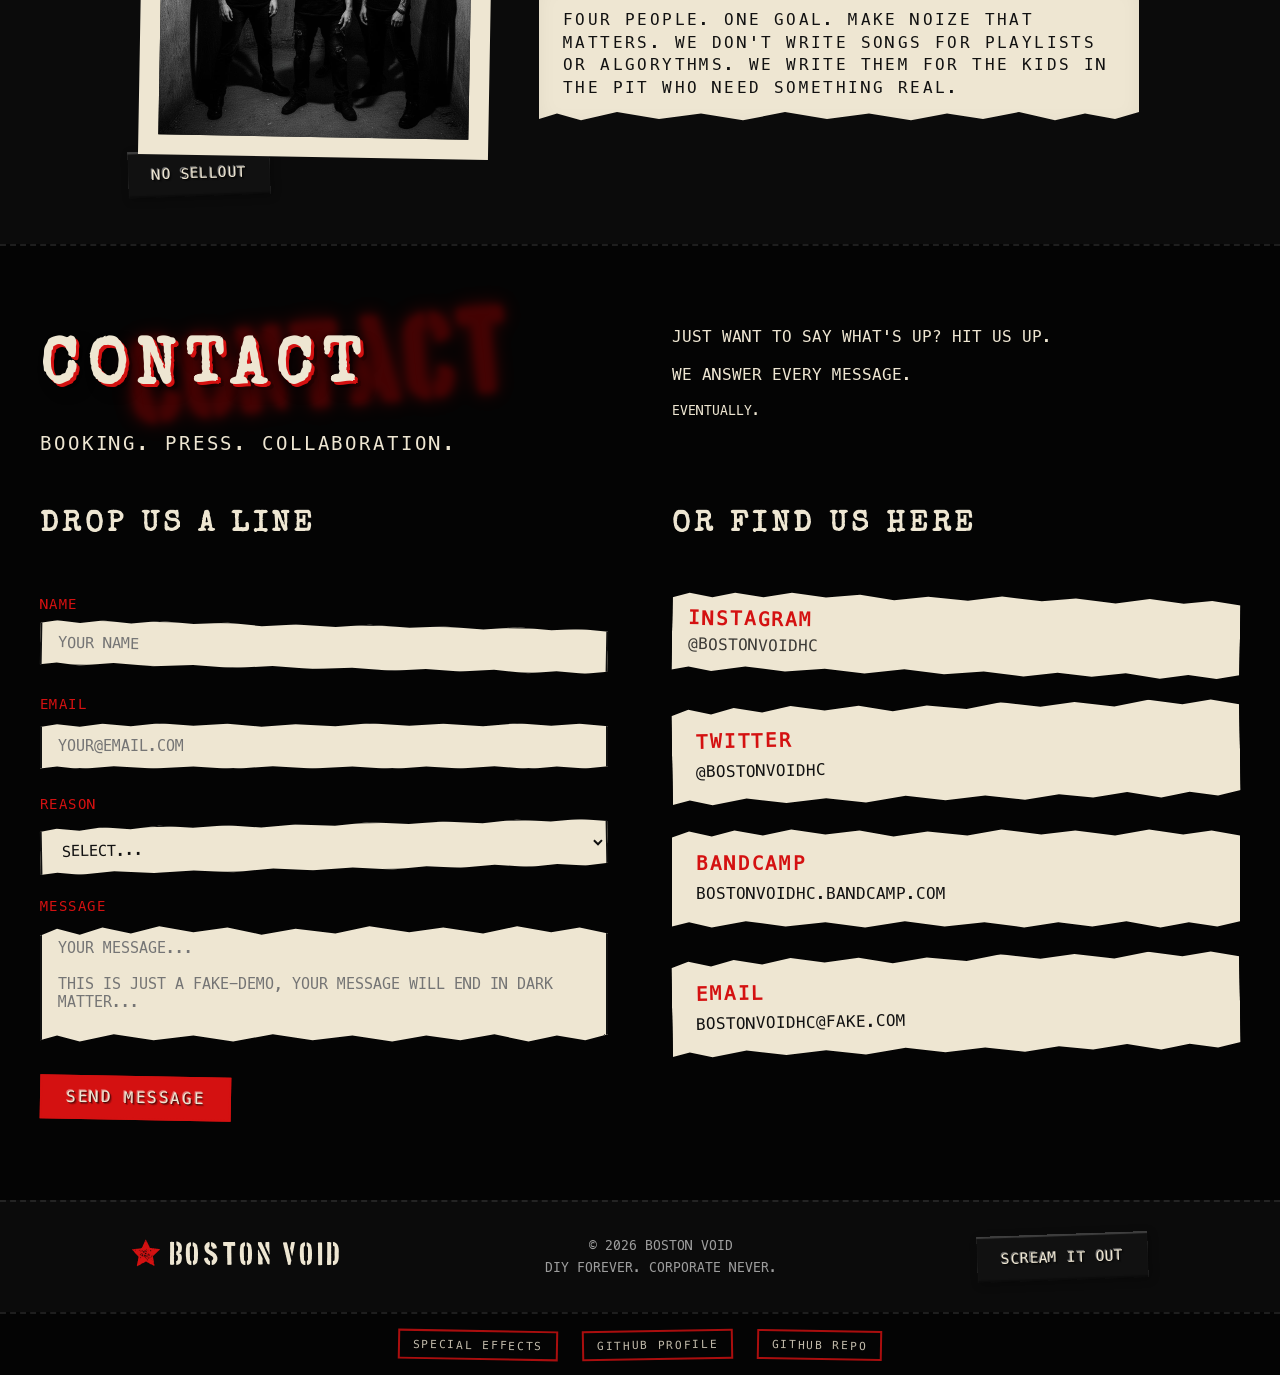
==== commit 78f5f3c4: "Add custom cursor and improve mobile layout consistency" ====
--- a/index.html
+++ b/index.html
@@ -376,7 +376,11 @@
         </main>
 
         <footer class="footer flex justify-around align-center">
-            <div class="logo">Boston Void</div>
+
+            <div class="logo">
+                <img src="assets/images/favicon.svg" alt="Boston Void Logo" class="logo-icon">
+                <span>Boston Void</span>
+            </div>
             <small>
                 © 2026 Boston Void<br>
                 DIY Forever. Corporate never.
@@ -389,7 +393,7 @@
         <div class="footer-legal bg-secondary">
             <ul class="flex justify-center align-center gap-md">
                 <!-- <li><a href="#" class="stamp-mini rotate-2">Imprint</a></li>
-                <li><a href="#" class="stamp-mini rotate-n1">Privacy</a></li> -->
+<li><a href="#" class="stamp-mini rotate-n1">Privacy</a></li> -->
                 <li><a href="special-effects.html" class="stamp-mini rotate-1">Special Effects</a></li>
                 <li><a href="https://github.com/dontdevpanic" target="_blank" class="stamp-mini rotate-n1">GitHub
                         Profile</a></li>
--- a/assets/css/style.css
+++ b/assets/css/style.css
@@ -30,6 +30,15 @@
 
 a:hover {
     opacity: 0.7;
+}
+
+a,
+.btn,
+button,
+.stamp-button,
+.stamp-mini,
+.nav-toggle {
+    cursor: url("../images/metalhand.cur"), pointer;
 }
 
 /* Respect User-Preferences */
@@ -137,7 +146,7 @@
     border: none;
     color: var(--blood);
     font-size: 2rem;
-    cursor: pointer;
+    cursor: url("../images/metalhand.cur"), pointer;
     padding: 0.5rem;
     line-height: 1;
     z-index: 101;
@@ -173,7 +182,7 @@
     border: transparent;
     color: var(--paper);
     font-size: 1.5rem;
-    cursor: pointer;
+    cursor: url("../images/metalhand.cur"), pointer;
     opacity: 0;
     visibility: hidden;
     transform: translateY(10px);
--- a/assets/css/sections.css
+++ b/assets/css/sections.css
@@ -543,7 +543,7 @@
 }
 
 .footer .logo {
-    display: block;
+    display: flex;
     margin-bottom: 1rem;
     font-size: 1.6rem;
     line-height: 1;
@@ -611,6 +611,38 @@
         gap: 1.5rem;
     }
 
+    /* ==== MUSIC ==== */
+    .music .split-left {
+        gap: 0.5rem;
+    }
+
+    .music .grid-split {
+        margin-bottom: 2rem;
+        gap: 2rem;
+    }
+
+    .music .subtitle {
+        margin-bottom: 0.5rem;
+    }
+
+    /* ==== CONTACT ==== */
+    .contact .grid-split {
+        margin-bottom: 2rem;
+        gap: 1.5rem;
+    }
+
+    .contact .split-left,
+    .split-right {
+        gap: 0;
+    }
+
+    .contact .subtitle {
+        margin-bottom: 1rem;
+    }
+
+    .contact-subtitle {
+        margin-bottom: 1rem;
+    }
 }
 
 
@@ -653,8 +685,14 @@
         text-align: center;
     }
 
-    /* ==== SHOWS ==== */
-
+    /* ==== MUSIC ==== */
+    .music .grid-split {
+        margin-bottom: 2rem;
+    }
+
+    .music .subtitle {
+        margin-bottom: 0.5rem;
+    }
 
     /* ==== ABOUT ==== */
 
@@ -681,8 +719,21 @@
 
     /* ==== CONTACT ==== */
 
+    .contact .split-left {
+        gap: 0.5rem;
+    }
+
+    .contact .subtitle {
+        margin-bottom: 0.5rem;
+    }
+
+    .contact-subtitle {
+        margin-top: 2rem;
+        margin-bottom: 1rem;
+    }
+
     .form {
-        padding: 1.5rem;
+        margin-bottom: 1.5rem;
     }
 
     .social-cards {
--- a/assets/css/components.css
+++ b/assets/css/components.css
@@ -29,7 +29,7 @@
     background: transparent;
     opacity: 0.8;
     transition: all 0.3s ease;
-    cursor: pointer;
+    cursor: url("../images/metalhand.cur"), pointer;
     position: relative;
 }
 
